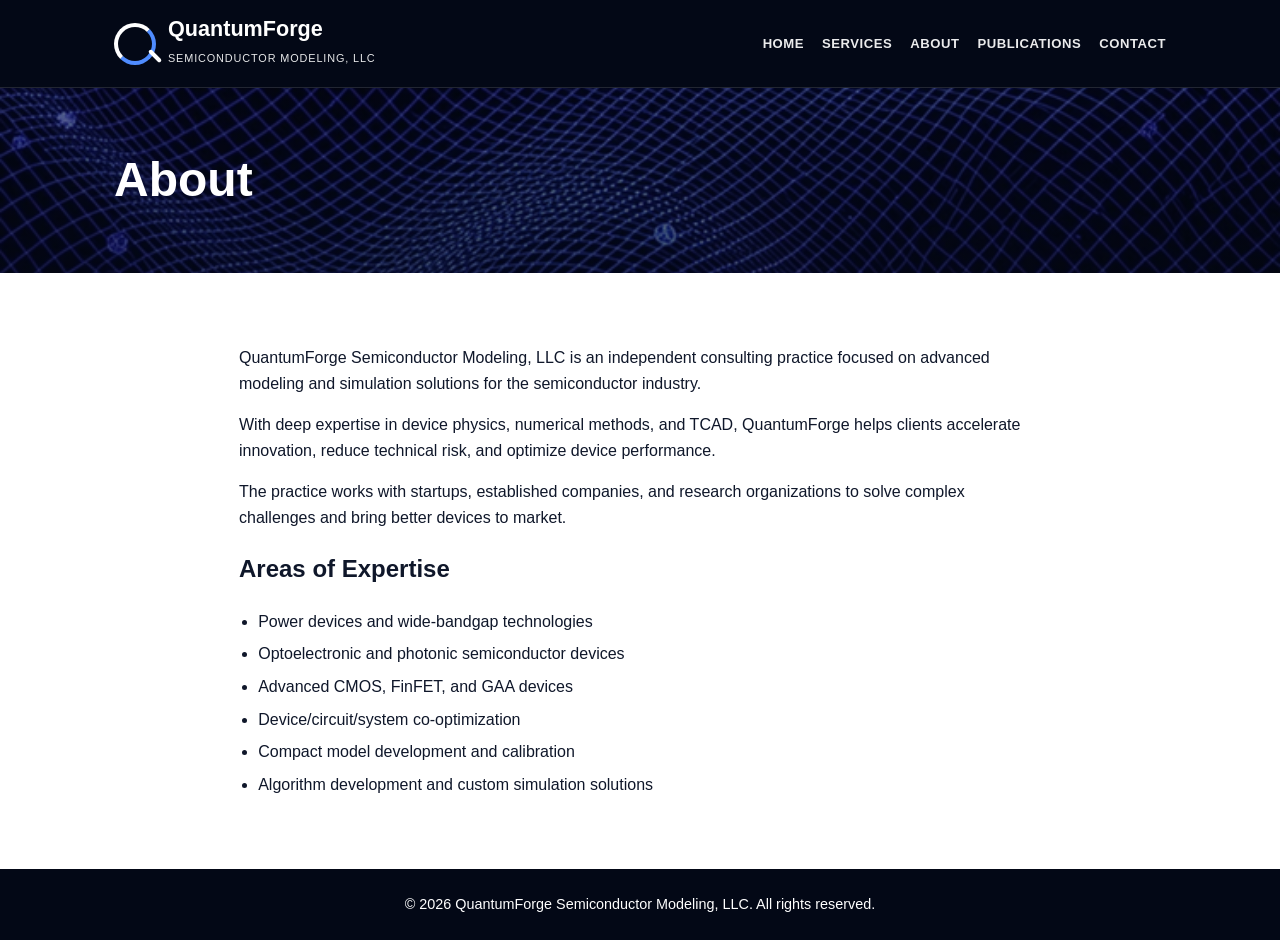
==== about.html @ 7fd4a541 "Add files via upload" ====
<!doctype html>
<html lang="en">
<head>
  <meta charset="utf-8"><meta name="viewport" content="width=device-width, initial-scale=1">
  <title>About | QuantumForge Semiconductor Modeling, LLC</title>
  <link rel="stylesheet" href="styles.css">
</head>
<body>
  <header class="site-header"><div class="header-inner"><a class="brand" href="index.html"><span class="logo-mark"></span><span><span class="brand-name">QuantumForge</span><br><span class="brand-subtitle">Semiconductor Modeling, LLC</span></span></a><nav class="nav"><a href="index.html">Home</a><a href="services.html">Services</a><a href="about.html">About</a><a href="publications.html">Publications</a><a href="contact.html">Contact</a></nav></div></header>
  <section class="page-hero"><div class="page-hero-inner"><h1>About</h1></div></section>
  <main><section class="section section-narrow">
    <p>QuantumForge Semiconductor Modeling, LLC is an independent consulting practice focused on advanced modeling and simulation solutions for the semiconductor industry.</p>
    <p>With deep expertise in device physics, numerical methods, and TCAD, QuantumForge helps clients accelerate innovation, reduce technical risk, and optimize device performance.</p>
    <p>The practice works with startups, established companies, and research organizations to solve complex challenges and bring better devices to market.</p>
    <h2>Areas of Expertise</h2>
    <ul class="clean">
      <li>Power devices and wide-bandgap technologies</li>
      <li>Optoelectronic and photonic semiconductor devices</li>
      <li>Advanced CMOS, FinFET, and GAA devices</li>
      <li>Device/circuit/system co-optimization</li>
      <li>Compact model development and calibration</li>
      <li>Algorithm development and custom simulation solutions</li>
    </ul>
  </section></main>
  <footer class="site-footer">© 2026 QuantumForge Semiconductor Modeling, LLC. All rights reserved.</footer>
</body>
</html>
---- styles.css ----
/* QuantumForge Semiconductor Modeling, LLC website styles
   Simple, static, responsive, no frameworks. Edit colors/text here. */

:root {
  --navy: #030816;
  --navy-2: #071126;
  --blue: #2563eb;
  --blue-2: #4f8cff;
  --ink: #0f172a;
  --muted: #475569;
  --line: #dbe3ef;
  --panel: #ffffff;
  --max-width: 1100px;
}

* { box-sizing: border-box; }

body {
  margin: 0;
  font-family: Arial, Helvetica, sans-serif;
  color: var(--ink);
  background: #f5f7fb;
  line-height: 1.6;
}

a { color: #174ea6; text-decoration: none; }
a:hover { text-decoration: underline; }

.site-header {
  background: var(--navy);
  color: white;
  border-bottom: 1px solid rgba(255,255,255,0.12);
}

.header-inner {
  max-width: var(--max-width);
  margin: 0 auto;
  padding: 18px 24px;
  display: flex;
  align-items: center;
  justify-content: space-between;
  gap: 24px;
}

.brand {
  display: flex;
  align-items: center;
  gap: 12px;
  color: white;
}

.logo-mark {
  width: 42px;
  height: 42px;
  border: 4px solid white;
  border-right-color: var(--blue-2);
  border-bottom-color: var(--blue-2);
  border-radius: 50%;
  position: relative;
  flex: 0 0 auto;
}

.logo-mark::after {
  content: "";
  width: 16px;
  height: 4px;
  background: white;
  position: absolute;
  right: -11px;
  bottom: 3px;
  transform: rotate(45deg);
  border-radius: 2px;
}

.brand-name {
  font-size: 1.35rem;
  font-weight: 700;
  line-height: 1.05;
}

.brand-subtitle {
  font-size: 0.68rem;
  letter-spacing: 0.08em;
  text-transform: uppercase;
  opacity: 0.9;
}

.nav {
  display: flex;
  flex-wrap: wrap;
  justify-content: flex-end;
  gap: 18px;
  font-size: 0.82rem;
  font-weight: 700;
  letter-spacing: 0.04em;
  text-transform: uppercase;
}

.nav a { color: white; opacity: 0.92; }
.nav a:hover { opacity: 1; }

.hero, .page-hero {
  color: white;
  background:
    linear-gradient(rgba(3,8,22,0.45), rgba(3,8,22,0.60)),
    url("assets/quantumforge-background.png") center center / cover no-repeat;
}

.hero-inner {
  max-width: var(--max-width);
  margin: 0 auto;
  min-height: 430px;
  padding: 72px 24px;
  display: flex;
  flex-direction: column;
  justify-content: center;
  align-items: center;
  text-align: center;
}

.hero h1 {
  margin: 0 0 16px;
  font-size: clamp(2.2rem, 5vw, 4.2rem);
  line-height: 1.05;
}

.hero .lead {
  margin: 0 auto 22px;
  max-width: 720px;
  font-size: clamp(1.1rem, 2vw, 1.45rem);
}

.button {
  display: inline-block;
  background: var(--blue);
  color: white;
  padding: 13px 22px;
  border-radius: 5px;
  font-weight: 700;
  border: 0;
  cursor: pointer;
}
.button:hover { background: #1d4ed8; text-decoration: none; }

.page-hero-inner {
  max-width: var(--max-width);
  margin: 0 auto;
  padding: 54px 24px;
}

.page-hero h1 {
  margin: 0;
  font-size: clamp(2rem, 4vw, 3rem);
}

main { background: white; }

.section {
  max-width: var(--max-width);
  margin: 0 auto;
  padding: 56px 24px;
}

.section-narrow { max-width: 850px; }

.grid-3 {
  display: grid;
  grid-template-columns: repeat(3, 1fr);
  gap: 28px;
}

.card {
  border: 1px solid var(--line);
  border-radius: 12px;
  padding: 24px;
  background: var(--panel);
  box-shadow: 0 8px 24px rgba(15,23,42,0.05);
}

.card h2, .card h3 { margin-top: 0; }
.icon {
  font-size: 2.2rem;
  color: var(--blue);
  margin-bottom: 10px;
}

.service-list, .publication-list {
  display: grid;
  gap: 22px;
}

.service-item, .publication-item {
  display: grid;
  grid-template-columns: 58px 1fr;
  gap: 18px;
  align-items: start;
}

.service-item h2, .publication-item h2 {
  margin: 0 0 5px;
  color: #0b4db3;
  font-size: 1.15rem;
}

.badge-icon {
  width: 44px;
  height: 44px;
  border: 2px solid var(--blue);
  color: var(--blue);
  display: grid;
  place-items: center;
  border-radius: 10px;
  font-weight: 700;
}

.two-column {
  display: grid;
  grid-template-columns: 1fr 1fr;
  gap: 44px;
}

ul.clean { padding-left: 1.2rem; }
ul.clean li { margin: 7px 0; }

.contact-details p { margin: 14px 0; }

.form label {
  display: block;
  font-weight: 700;
  margin: 0 0 6px;
}

.form input, .form textarea {
  width: 100%;
  border: 1px solid #cbd5e1;
  border-radius: 4px;
  padding: 11px 12px;
  margin-bottom: 16px;
  font: inherit;
}

.form textarea { min-height: 145px; resize: vertical; }
.form small { color: var(--muted); display: block; margin-top: 10px; }
.honeypot { display: none; }

.thank-you {
  text-align: center;
  padding: 80px 24px;
}
.checkmark {
  width: 90px;
  height: 90px;
  margin: 0 auto 25px;
  border: 6px solid var(--blue);
  border-radius: 50%;
  display: grid;
  place-items: center;
  font-size: 3rem;
  color: var(--blue);
}

.site-footer {
  background: var(--navy);
  color: white;
  text-align: center;
  padding: 24px;
  font-size: 0.9rem;
}

.site-footer a { color: white; }

@media (max-width: 760px) {
  .header-inner {
    align-items: flex-start;
    flex-direction: column;
  }
  .nav {
    justify-content: flex-start;
    gap: 12px 16px;
  }
  .grid-3, .two-column { grid-template-columns: 1fr; }
  .service-item, .publication-item { grid-template-columns: 1fr; }
  .hero-inner { min-height: 360px; padding: 54px 20px; }
}
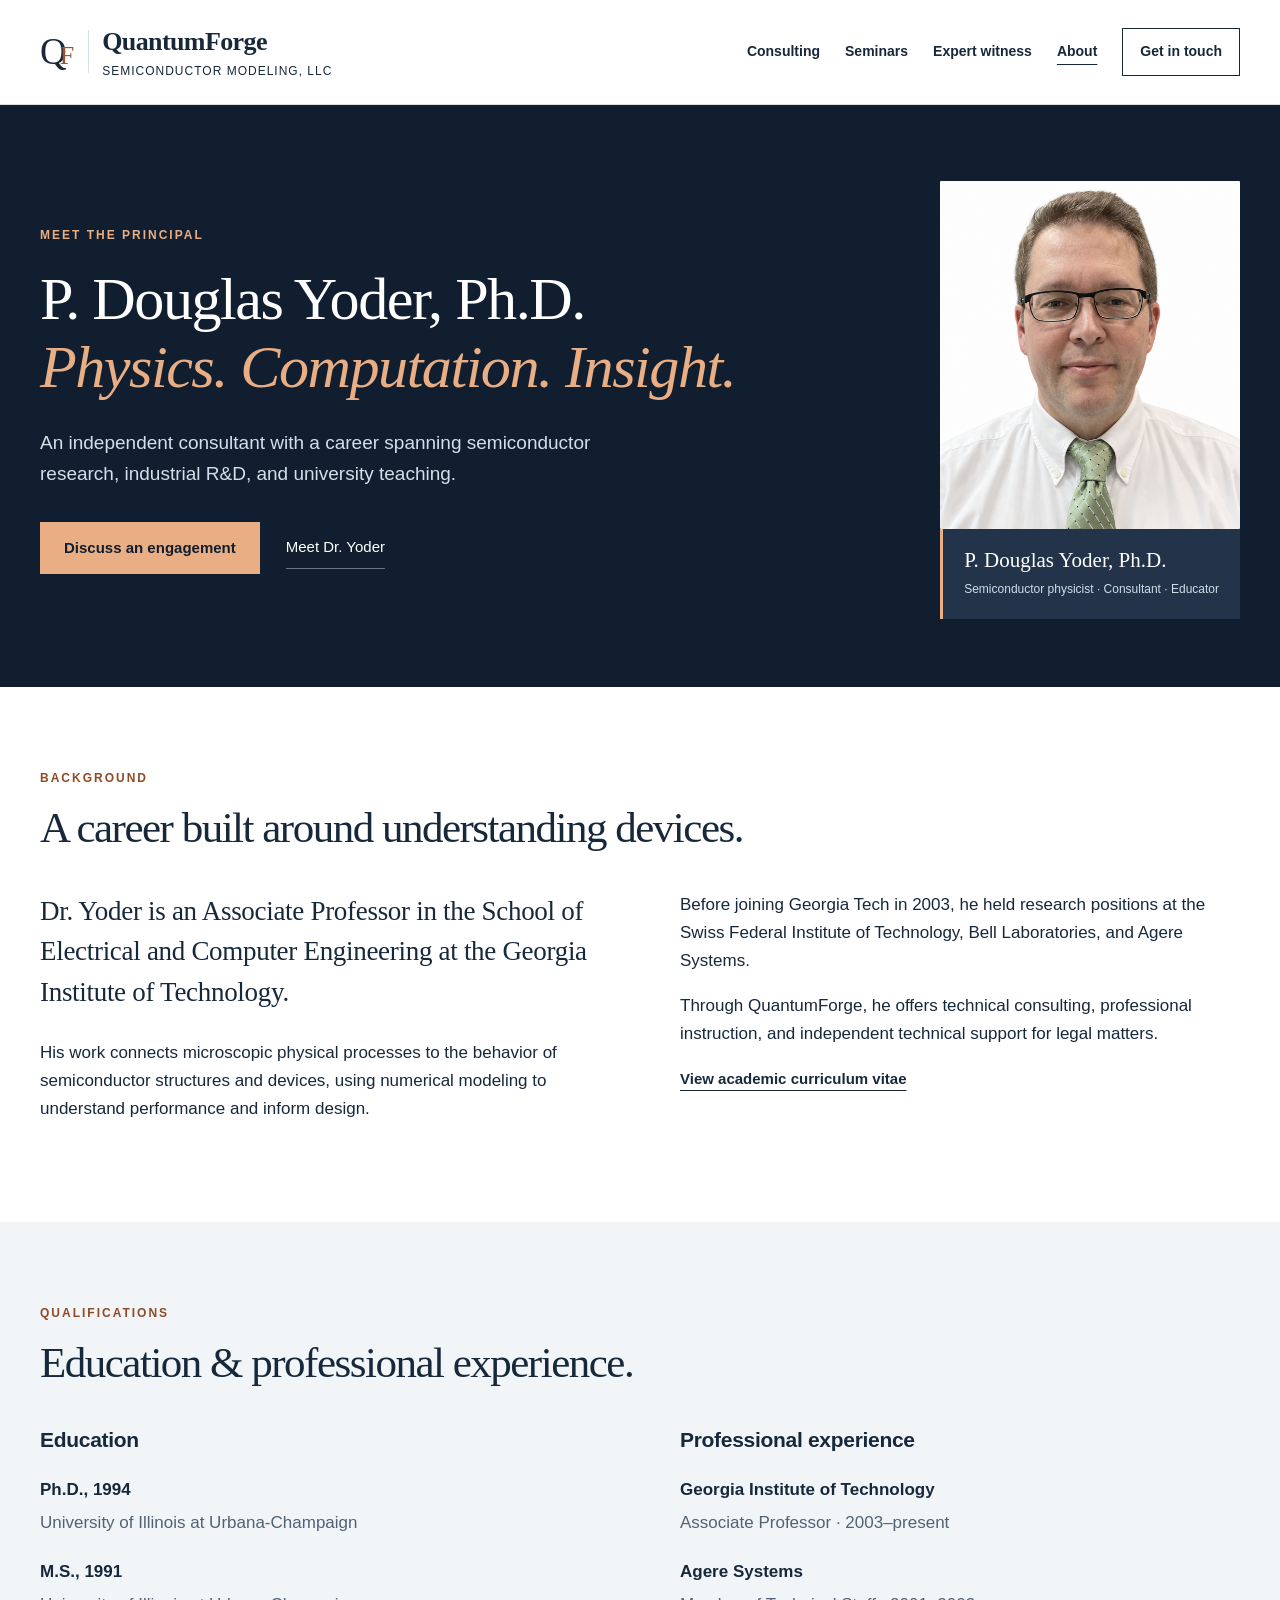
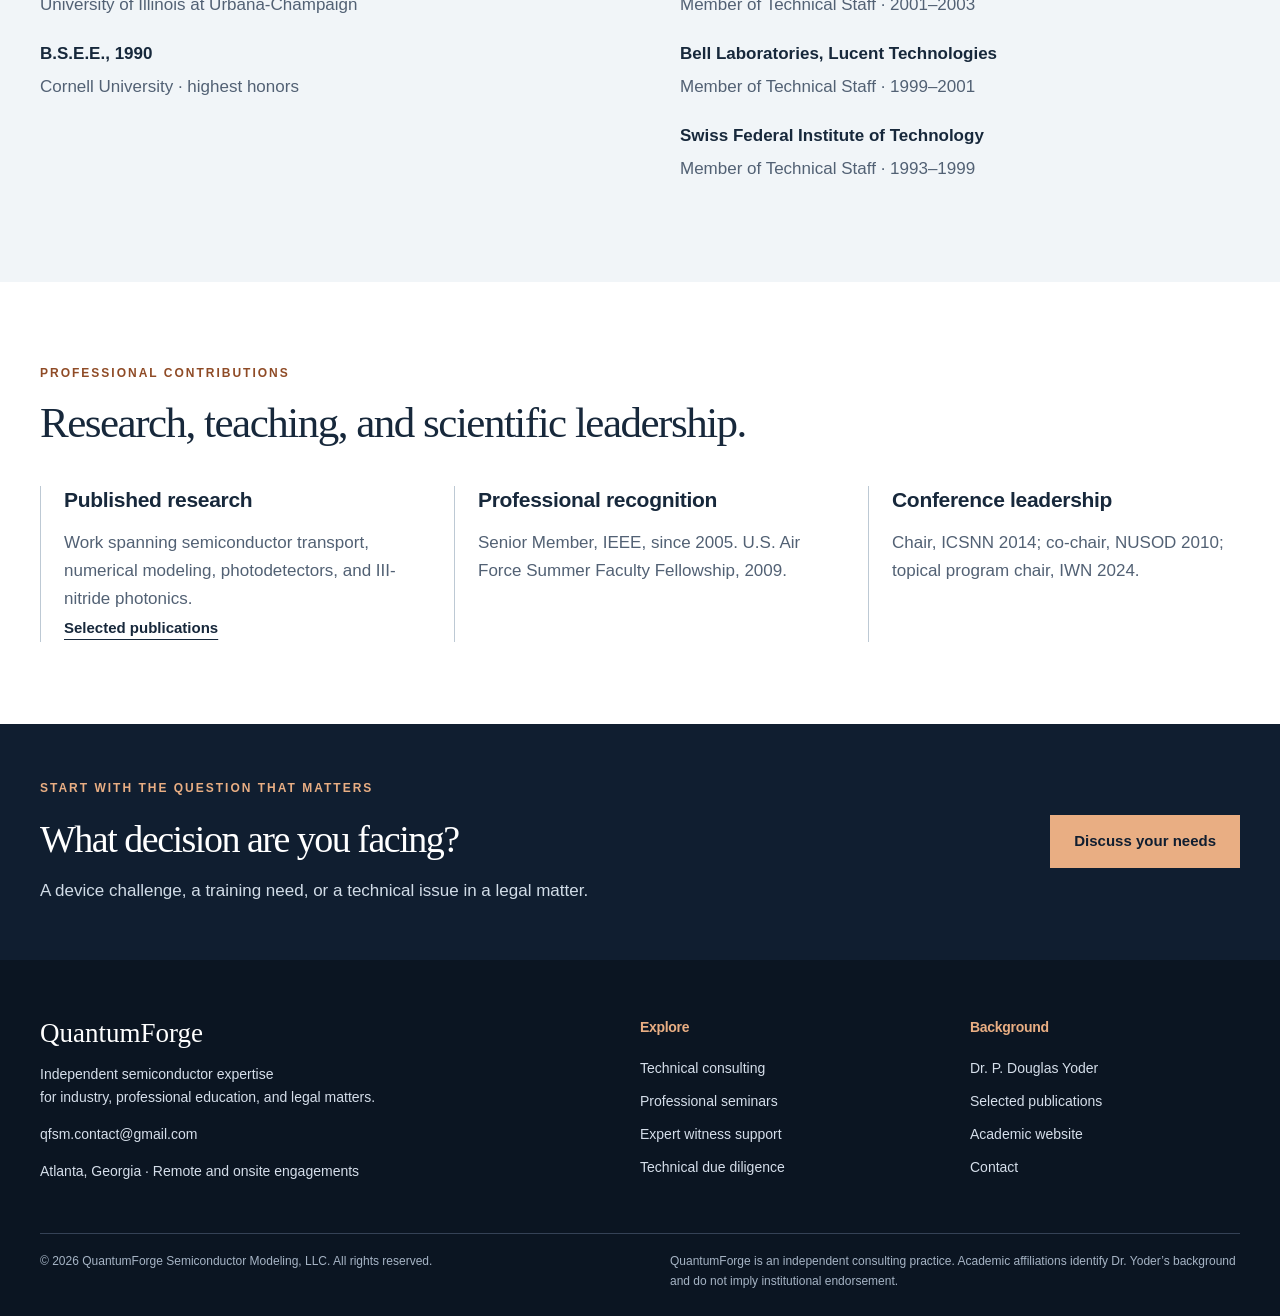
==== commit e552b24a: "Add files via upload" ====
--- a/about.html
+++ b/about.html
@@ -1,27 +1 @@
-<!doctype html>
-<html lang="en">
-<head>
-  <meta charset="utf-8"><meta name="viewport" content="width=device-width, initial-scale=1">
-  <title>About | QuantumForge Semiconductor Modeling, LLC</title>
-  <link rel="stylesheet" href="styles.css">
-</head>
-<body>
-  <header class="site-header"><div class="header-inner"><a class="brand" href="index.html"><span class="logo-mark"></span><span><span class="brand-name">QuantumForge</span><br><span class="brand-subtitle">Semiconductor Modeling, LLC</span></span></a><nav class="nav"><a href="index.html">Home</a><a href="services.html">Services</a><a href="about.html">About</a><a href="publications.html">Publications</a><a href="contact.html">Contact</a></nav></div></header>
-  <section class="page-hero"><div class="page-hero-inner"><h1>About</h1></div></section>
-  <main><section class="section section-narrow">
-    <p>QuantumForge Semiconductor Modeling, LLC is an independent consulting practice focused on advanced modeling and simulation solutions for the semiconductor industry.</p>
-    <p>With deep expertise in device physics, numerical methods, and TCAD, QuantumForge helps clients accelerate innovation, reduce technical risk, and optimize device performance.</p>
-    <p>The practice works with startups, established companies, and research organizations to solve complex challenges and bring better devices to market.</p>
-    <h2>Areas of Expertise</h2>
-    <ul class="clean">
-      <li>Power devices and wide-bandgap technologies</li>
-      <li>Optoelectronic and photonic semiconductor devices</li>
-      <li>Advanced CMOS, FinFET, and GAA devices</li>
-      <li>Device/circuit/system co-optimization</li>
-      <li>Compact model development and calibration</li>
-      <li>Algorithm development and custom simulation solutions</li>
-    </ul>
-  </section></main>
-  <footer class="site-footer">© 2026 QuantumForge Semiconductor Modeling, LLC. All rights reserved.</footer>
-</body>
-</html>
+<!doctype html><html lang="en"><head><meta charset="utf-8"><meta name="viewport" content="width=device-width,initial-scale=1"><title>About Dr. P. Douglas Yoder | QuantumForge</title><meta name="description" content="Qualifications and background of Dr. P. Douglas Yoder, semiconductor physicist and independent consultant."><link rel="canonical" href="https://quantumforgesemi.com/about.html"><link rel="icon" href="assets/favicon.svg" type="image/svg+xml"><link rel="stylesheet" href="styles.css"><script src="site.js" defer></script></head><body><a class="skip" href="#main">Skip to content</a><header><div class="wrap header-inner"><a class="brand" href="index.html"><span class="mark">Q<span>F</span></span><span><strong>QuantumForge</strong><small>Semiconductor Modeling, LLC</small></span></a><button class="menu-button" aria-expanded="false" aria-controls="main-nav">Menu</button><nav id="main-nav" aria-label="Main navigation"><a href="services.html">Consulting</a><a href="seminars.html">Seminars</a><a href="expert-witness.html">Expert witness</a><a href="about.html" aria-current="page">About</a><a class="nav-contact" href="contact.html">Get in touch</a></nav></div></header><main id="main"><section class="hero"><div class="wrap hero-grid"><div><p class="eyebrow">Meet the principal</p><h1>P. Douglas Yoder, Ph.D.<br><em>Physics. Computation. Insight.</em></h1><p class="lead">An independent consultant with a career spanning semiconductor research, industrial R&D, and university teaching.</p><div class="actions"><a class="button" href="contact.html">Discuss an engagement</a><a class="secondary" href="about.html">Meet Dr. Yoder</a></div></div><figure class="portrait"><img src="assets/doug-yoder.jpg" alt="Dr. P. Douglas Yoder" width="1154" height="1363"><figcaption><strong>P. Douglas Yoder, Ph.D.</strong><span>Semiconductor physicist · Consultant · Educator</span></figcaption></figure></div></section><section class="section "><div class="wrap"><div class="section-heading"><p class="eyebrow">Background</p><h2>A career built around understanding devices.</h2></div><div class="split"><div><p class="large-copy">Dr. Yoder is an Associate Professor in the School of Electrical and Computer Engineering at the Georgia Institute of Technology.</p><p>His work connects microscopic physical processes to the behavior of semiconductor structures and devices, using numerical modeling to understand performance and inform design.</p></div><div><p>Before joining Georgia Tech in 2003, he held research positions at the Swiss Federal Institute of Technology, Bell Laboratories, and Agere Systems.</p><p>Through QuantumForge, he offers technical consulting, professional instruction, and independent technical support for legal matters.</p><a class="text-link" href="https://yoder.ece.gatech.edu/cv.html">View academic curriculum vitae</a></div></div></div></section><section class="section tinted"><div class="wrap"><div class="section-heading"><p class="eyebrow">Qualifications</p><h2>Education & professional experience.</h2></div><div class="split"><div><h3>Education</h3><dl><dt>Ph.D., 1994</dt><dd>University of Illinois at Urbana-Champaign</dd><dt>M.S., 1991</dt><dd>University of Illinois at Urbana-Champaign</dd><dt>B.S.E.E., 1990</dt><dd>Cornell University · highest honors</dd></dl></div><div><h3>Professional experience</h3><dl><dt>Georgia Institute of Technology</dt><dd>Associate Professor · 2003–present</dd><dt>Agere Systems</dt><dd>Member of Technical Staff · 2001–2003</dd><dt>Bell Laboratories, Lucent Technologies</dt><dd>Member of Technical Staff · 1999–2001</dd><dt>Swiss Federal Institute of Technology</dt><dd>Member of Technical Staff · 1993–1999</dd></dl></div></div></div></section><section class="section "><div class="wrap"><div class="section-heading"><p class="eyebrow">Professional contributions</p><h2>Research, teaching, and scientific leadership.</h2></div><div class="expertise-grid"><div><h3>Published research</h3><p>Work spanning semiconductor transport, numerical modeling, photodetectors, and III-nitride photonics.</p><a class="text-link" href="publications.html">Selected publications</a></div><div><h3>Professional recognition</h3><p>Senior Member, IEEE, since 2005. U.S. Air Force Summer Faculty Fellowship, 2009.</p></div><div><h3>Conference leadership</h3><p>Chair, ICSNN 2014; co-chair, NUSOD 2010; topical program chair, IWN 2024.</p></div></div></div></section><section class="cta"><div class="wrap cta-inner"><div><p class="eyebrow">Start with the question that matters</p><h2>What decision are you facing?</h2><p>A device challenge, a training need, or a technical issue in a legal matter.</p></div><a class="button" href="contact.html">Discuss your needs</a></div></section></main><footer><div class="wrap footer-grid"><div><a class="brand footer-brand" href="index.html">QuantumForge</a><p>Independent semiconductor expertise<br>for industry, professional education, and legal matters.</p><a href="mailto:qfsm.contact@gmail.com">qfsm.contact@gmail.com</a><p>Atlanta, Georgia · Remote and onsite engagements</p></div><div><h3>Explore</h3><a href="services.html">Technical consulting</a><a href="seminars.html">Professional seminars</a><a href="expert-witness.html">Expert witness support</a><a href="advisory.html">Technical due diligence</a></div><div><h3>Background</h3><a href="about.html">Dr. P. Douglas Yoder</a><a href="publications.html">Selected publications</a><a href="https://yoder.ece.gatech.edu/">Academic website</a><a href="contact.html">Contact</a></div></div><div class="wrap fineprint"><p>© 2026 QuantumForge Semiconductor Modeling, LLC. All rights reserved.</p><p>QuantumForge is an independent consulting practice. Academic affiliations identify Dr. Yoder’s background and do not imply institutional endorsement.</p></div></footer></body></html>
--- a/styles.css
+++ b/styles.css
@@ -1,284 +1 @@
-/* QuantumForge Semiconductor Modeling, LLC website styles
-   Simple, static, responsive, no frameworks. Edit colors/text here. */
-
-:root {
-  --navy: #030816;
-  --navy-2: #071126;
-  --blue: #2563eb;
-  --blue-2: #4f8cff;
-  --ink: #0f172a;
-  --muted: #475569;
-  --line: #dbe3ef;
-  --panel: #ffffff;
-  --max-width: 1100px;
-}
-
-* { box-sizing: border-box; }
-
-body {
-  margin: 0;
-  font-family: Arial, Helvetica, sans-serif;
-  color: var(--ink);
-  background: #f5f7fb;
-  line-height: 1.6;
-}
-
-a { color: #174ea6; text-decoration: none; }
-a:hover { text-decoration: underline; }
-
-.site-header {
-  background: var(--navy);
-  color: white;
-  border-bottom: 1px solid rgba(255,255,255,0.12);
-}
-
-.header-inner {
-  max-width: var(--max-width);
-  margin: 0 auto;
-  padding: 18px 24px;
-  display: flex;
-  align-items: center;
-  justify-content: space-between;
-  gap: 24px;
-}
-
-.brand {
-  display: flex;
-  align-items: center;
-  gap: 12px;
-  color: white;
-}
-
-.logo-mark {
-  width: 42px;
-  height: 42px;
-  border: 4px solid white;
-  border-right-color: var(--blue-2);
-  border-bottom-color: var(--blue-2);
-  border-radius: 50%;
-  position: relative;
-  flex: 0 0 auto;
-}
-
-.logo-mark::after {
-  content: "";
-  width: 16px;
-  height: 4px;
-  background: white;
-  position: absolute;
-  right: -11px;
-  bottom: 3px;
-  transform: rotate(45deg);
-  border-radius: 2px;
-}
-
-.brand-name {
-  font-size: 1.35rem;
-  font-weight: 700;
-  line-height: 1.05;
-}
-
-.brand-subtitle {
-  font-size: 0.68rem;
-  letter-spacing: 0.08em;
-  text-transform: uppercase;
-  opacity: 0.9;
-}
-
-.nav {
-  display: flex;
-  flex-wrap: wrap;
-  justify-content: flex-end;
-  gap: 18px;
-  font-size: 0.82rem;
-  font-weight: 700;
-  letter-spacing: 0.04em;
-  text-transform: uppercase;
-}
-
-.nav a { color: white; opacity: 0.92; }
-.nav a:hover { opacity: 1; }
-
-.hero, .page-hero {
-  color: white;
-  background:
-    linear-gradient(rgba(3,8,22,0.45), rgba(3,8,22,0.60)),
-    url("assets/quantumforge-background.png") center center / cover no-repeat;
-}
-
-.hero-inner {
-  max-width: var(--max-width);
-  margin: 0 auto;
-  min-height: 430px;
-  padding: 72px 24px;
-  display: flex;
-  flex-direction: column;
-  justify-content: center;
-  align-items: center;
-  text-align: center;
-}
-
-.hero h1 {
-  margin: 0 0 16px;
-  font-size: clamp(2.2rem, 5vw, 4.2rem);
-  line-height: 1.05;
-}
-
-.hero .lead {
-  margin: 0 auto 22px;
-  max-width: 720px;
-  font-size: clamp(1.1rem, 2vw, 1.45rem);
-}
-
-.button {
-  display: inline-block;
-  background: var(--blue);
-  color: white;
-  padding: 13px 22px;
-  border-radius: 5px;
-  font-weight: 700;
-  border: 0;
-  cursor: pointer;
-}
-.button:hover { background: #1d4ed8; text-decoration: none; }
-
-.page-hero-inner {
-  max-width: var(--max-width);
-  margin: 0 auto;
-  padding: 54px 24px;
-}
-
-.page-hero h1 {
-  margin: 0;
-  font-size: clamp(2rem, 4vw, 3rem);
-}
-
-main { background: white; }
-
-.section {
-  max-width: var(--max-width);
-  margin: 0 auto;
-  padding: 56px 24px;
-}
-
-.section-narrow { max-width: 850px; }
-
-.grid-3 {
-  display: grid;
-  grid-template-columns: repeat(3, 1fr);
-  gap: 28px;
-}
-
-.card {
-  border: 1px solid var(--line);
-  border-radius: 12px;
-  padding: 24px;
-  background: var(--panel);
-  box-shadow: 0 8px 24px rgba(15,23,42,0.05);
-}
-
-.card h2, .card h3 { margin-top: 0; }
-.icon {
-  font-size: 2.2rem;
-  color: var(--blue);
-  margin-bottom: 10px;
-}
-
-.service-list, .publication-list {
-  display: grid;
-  gap: 22px;
-}
-
-.service-item, .publication-item {
-  display: grid;
-  grid-template-columns: 58px 1fr;
-  gap: 18px;
-  align-items: start;
-}
-
-.service-item h2, .publication-item h2 {
-  margin: 0 0 5px;
-  color: #0b4db3;
-  font-size: 1.15rem;
-}
-
-.badge-icon {
-  width: 44px;
-  height: 44px;
-  border: 2px solid var(--blue);
-  color: var(--blue);
-  display: grid;
-  place-items: center;
-  border-radius: 10px;
-  font-weight: 700;
-}
-
-.two-column {
-  display: grid;
-  grid-template-columns: 1fr 1fr;
-  gap: 44px;
-}
-
-ul.clean { padding-left: 1.2rem; }
-ul.clean li { margin: 7px 0; }
-
-.contact-details p { margin: 14px 0; }
-
-.form label {
-  display: block;
-  font-weight: 700;
-  margin: 0 0 6px;
-}
-
-.form input, .form textarea {
-  width: 100%;
-  border: 1px solid #cbd5e1;
-  border-radius: 4px;
-  padding: 11px 12px;
-  margin-bottom: 16px;
-  font: inherit;
-}
-
-.form textarea { min-height: 145px; resize: vertical; }
-.form small { color: var(--muted); display: block; margin-top: 10px; }
-.honeypot { display: none; }
-
-.thank-you {
-  text-align: center;
-  padding: 80px 24px;
-}
-.checkmark {
-  width: 90px;
-  height: 90px;
-  margin: 0 auto 25px;
-  border: 6px solid var(--blue);
-  border-radius: 50%;
-  display: grid;
-  place-items: center;
-  font-size: 3rem;
-  color: var(--blue);
-}
-
-.site-footer {
-  background: var(--navy);
-  color: white;
-  text-align: center;
-  padding: 24px;
-  font-size: 0.9rem;
-}
-
-.site-footer a { color: white; }
-
-@media (max-width: 760px) {
-  .header-inner {
-    align-items: flex-start;
-    flex-direction: column;
-  }
-  .nav {
-    justify-content: flex-start;
-    gap: 12px 16px;
-  }
-  .grid-3, .two-column { grid-template-columns: 1fr; }
-  .service-item, .publication-item { grid-template-columns: 1fr; }
-  .hero-inner { min-height: 360px; padding: 54px 20px; }
-}
+:root{--navy:#101e30;--ink:#17283b;--muted:#526174;--copper:#e9ae83;--line:#d8dfe6;--pale:#f1f5f8;--white:#fff}*{box-sizing:border-box}html{scroll-behavior:smooth}body{margin:0;color:var(--ink);background:white;font-family:Arial,Helvetica,sans-serif;font-size:17px;line-height:1.65}a{color:inherit;text-decoration:none}a:hover{text-decoration:underline;text-underline-offset:5px}button,input,select,textarea{font:inherit}button,a,input,select,textarea{outline-offset:5px}:focus-visible{outline:3px solid #a95c2d}.wrap{width:min(1200px,calc(100% - 80px));margin:auto}.skip{position:fixed;top:-100px;background:white;padding:12px;z-index:10}.skip:focus{top:0}header{background:white;border-bottom:1px solid var(--line)}.header-inner{display:flex;align-items:center;justify-content:space-between;min-height:104px;gap:25px}.brand{display:flex;align-items:center;gap:13px;line-height:1.3}.brand strong{font-family:Georgia,serif;font-size:26px;letter-spacing:-.6px}.brand small{display:block;font-size:12px;letter-spacing:1px;margin-top:5px;text-transform:uppercase}.mark{font:37px Georgia,serif;border-right:1px solid var(--line);padding-right:14px;color:var(--ink)}.mark span{color:#9a532b;font-size:26px;margin-left:-7px}nav{display:flex;align-items:center;gap:25px;font-size:14px;font-weight:600}nav a[aria-current]{text-decoration:underline;text-underline-offset:8px}.nav-contact{padding:11px 17px;border:1px solid var(--ink)}.menu-button{display:none}.hero{background:var(--navy);color:white;padding:76px 0 68px;position:relative}.hero-grid{display:grid;grid-template-columns:minmax(0,1.65fr) minmax(0,1fr);align-items:center;gap:75px}.eyebrow{font-size:12px;font-weight:700;text-transform:uppercase;letter-spacing:2px;margin:0 0 20px;color:#8f4b26}.hero .eyebrow,.cta .eyebrow{color:var(--copper)}h1,h2{font-family:Georgia,'Times New Roman',serif;font-weight:400;line-height:1.12;letter-spacing:-1.5px;margin:0}h1{font-size:clamp(42px,4.7vw,64px)}h1 em{color:var(--copper);font-weight:400}h2{font-size:clamp(32px,3.4vw,43px);max-width:850px}h3{font-size:21px;line-height:1.35;letter-spacing:-.3px;margin:0 0 15px}.lead{color:#d5dfe9;font-size:19px;line-height:1.65;max-width:610px;margin:27px 0 32px}.actions{display:flex;align-items:center;gap:26px;flex-wrap:wrap}.button{display:inline-block;border:1px solid transparent;background:var(--copper);color:var(--navy);padding:14px 23px;font-size:15px;font-weight:700;cursor:pointer;text-align:center;line-height:1.5}.button:hover{background:#f6c6a3;text-decoration:none}.button.dark{background:var(--navy);color:white}.button.dark:hover{background:#284361}.secondary{font-size:15px;color:white;border-bottom:1px solid #647484;padding:8px 0}.portrait{margin:0;position:relative;max-width:330px;justify-self:end}.portrait img{display:block;width:100%;height:348px;object-fit:cover;object-position:center 22%;filter:saturate(.7);border-radius:1px}.portrait figcaption{background:#22334a;padding:19px 21px;border-left:3px solid var(--copper)}.portrait strong{font:21px Georgia,serif;display:block}.portrait figcaption span{display:block;font-size:12px;margin-top:7px;color:#d2dce6}.hero-note{border-left:1px solid #475468;padding:20px 0 20px 35px}.hero-note p{font:31px/1.4 Georgia,serif;margin:25px 0}.hero-note>span:last-child{display:block;font-size:13px;color:#b6c3d2;max-width:230px}.credential-strip{background:#e9eff4;border-bottom:1px solid var(--line)}.credential-strip .wrap{display:flex;justify-content:space-between;gap:20px;padding:24px 0;font-size:13px;font-weight:600}.section{padding:82px 0}.section-heading{margin-bottom:39px}.section-heading .eyebrow{margin-bottom:15px}.tinted{background:var(--pale)}.cards{display:grid;grid-template-columns:repeat(3,1fr);gap:24px}.card{border-top:2px solid #a96137;border-bottom:1px solid var(--line);padding:27px 23px 31px;background:white;display:flex;flex-direction:column}.number{font:16px Georgia,serif;color:#8d4b26;margin-bottom:29px}.card p{color:var(--muted);margin:0 0 24px}.card .text-link{margin-top:auto}.text-link{font-size:15px;font-weight:700;text-decoration:underline;text-underline-offset:6px}.split{display:grid;grid-template-columns:1fr 1fr;gap:80px}.split p:first-child{margin-top:0}.large-copy{font:27px/1.5 Georgia,serif;letter-spacing:-.3px}.expertise-grid{display:grid;grid-template-columns:repeat(3,1fr);gap:42px}.expertise-grid>div{border-left:1px solid #bdc9d4;padding-left:23px}.expertise-grid p{color:var(--muted);margin:0}.cta{background:var(--navy);color:white;padding:55px 0}.cta-inner{display:flex;align-items:center;justify-content:space-between;gap:35px}.cta h2{font-size:38px}.cta p:not(.eyebrow){color:#d1dce7;margin:16px 0 0}.cta .button{flex-shrink:0}.note,.form-note{font-size:14px;color:var(--muted);margin:28px 0 0;line-height:1.6}li{padding-left:5px;margin-bottom:13px}ul{padding-left:20px}.steps{list-style:none;padding:0;display:grid;grid-template-columns:repeat(3,1fr);gap:40px;counter-reset:steps}.steps li{border-top:1px solid var(--line);padding:20px 0;counter-increment:steps}.steps li:before{content:'0' counter(steps);display:block;color:#8d4b26;font:24px Georgia,serif;margin-bottom:15px}.steps strong{font-size:20px}.steps p{color:var(--muted)}dt{font-weight:700;margin-top:21px}dd{margin:5px 0 0;color:var(--muted)}.inquiry{display:flex;justify-content:space-between;align-items:center;gap:50px}.inquiry p{max-width:730px;margin:0}.inquiry .button{flex-shrink:0}.publications article{display:grid;grid-template-columns:200px 1fr;gap:0 35px;padding:30px 0;border-top:1px solid var(--line)}.publications .eyebrow{grid-row:span 2;margin:3px 0}.publications h3{font:23px/1.45 Georgia,serif;margin:0}.publications article>p:last-child{grid-column:2;color:var(--muted);font-size:15px;margin:12px 0 0}.publications{margin-bottom:32px}.contact-grid{display:grid;grid-template-columns:1fr 1.2fr;gap:80px}.contact-details{border-top:2px solid #a96137;padding-top:25px}.email{display:block;font-size:20px;text-decoration:underline;overflow-wrap:anywhere}form{padding:32px;background:var(--pale)}label{font-size:15px;font-weight:700;display:block;margin:0 0 8px}input,select,textarea{border:1px solid #acbac9;background:white;border-radius:0;padding:11px 12px;width:100%;margin-bottom:22px;color:var(--ink)}textarea{resize:vertical}.form-note{margin:0 0 22px}#email-status{margin-top:18px;margin-bottom:0}footer{background:#0b1522;color:#d5deea;padding:58px 0 24px;font-size:14px}.footer-grid{display:grid;grid-template-columns:2fr 1fr 1fr;gap:60px}.footer-brand{font:27px Georgia,serif;color:white}.footer-grid h3{font-size:14px;color:var(--copper);margin:0 0 20px}.footer-grid>div:not(:first-child) a{display:block;margin-bottom:10px}.fineprint{border-top:1px solid #354256;margin-top:36px;padding-top:18px;display:grid;grid-template-columns:1fr 1fr;gap:60px;font-size:12px;color:#a6b4c5}.fineprint p{margin:0}@media(min-width:1500px){.hero{padding:92px 0}}@media(max-width:1050px){.wrap{width:calc(100% - 48px)}nav{gap:15px;font-size:13px}.brand strong{font-size:23px}.brand small{font-size:10px}.hero-grid{gap:40px}.hero h1{font-size:46px}.split,.contact-grid{gap:40px}.credential-strip .wrap{flex-wrap:wrap;justify-content:center}.portrait img{height:330px}}@media(max-width:760px){.wrap{width:calc(100% - 40px)}.header-inner{min-height:86px;flex-wrap:wrap;gap:0;padding:18px 0}.brand strong{font-size:23px}.menu-button{display:block;background:white;border:1px solid var(--line);padding:8px 12px;font-size:14px}nav{display:none;width:100%;padding:24px 0 6px;align-items:stretch;flex-direction:column;font-size:16px;gap:18px}nav.open{display:flex}.nav-contact{align-self:flex-start}.hero{padding:50px 0}.hero-grid{grid-template-columns:1fr;gap:40px}.hero h1{font-size:43px}.lead{font-size:18px}.portrait{justify-self:start;max-width:300px}.portrait img{height:310px}.hero-note{padding:16px 0 16px 24px}.hero-note p{font-size:26px}.credential-strip .wrap{display:grid;grid-template-columns:1fr 1fr;gap:15px;font-size:12px;padding:23px 0}.section{padding:55px 0}.cards,.split,.expertise-grid,.steps,.contact-grid{grid-template-columns:1fr;gap:28px}.card{padding:22px}.number{margin-bottom:18px}.section-heading{margin-bottom:30px}.large-copy{font-size:25px}.cta-inner,.inquiry{align-items:flex-start;flex-direction:column;gap:28px}.cta h2{font-size:33px}.footer-grid{grid-template-columns:1fr 1fr;gap:30px}.footer-grid>div:first-child{grid-column:span 2}.fineprint{grid-template-columns:1fr;gap:15px}.publications article{grid-template-columns:1fr;gap:12px}.publications .eyebrow{grid-row:auto}.publications article>p:last-child{grid-column:1;margin:0}form{padding:23px}.actions{gap:20px}.eyebrow{letter-spacing:1.5px}}@media(prefers-reduced-motion:reduce){html{scroll-behavior:auto}}@media print{header,footer,.cta,.actions,.menu-button{display:none}.hero{background:white;color:var(--ink);padding:25px 0}.hero em,.hero .eyebrow{color:#7d462a}.lead{color:var(--ink)}.section{padding:25px 0}.wrap{width:100%}.card{break-inside:avoid}.hero-note{display:none}}
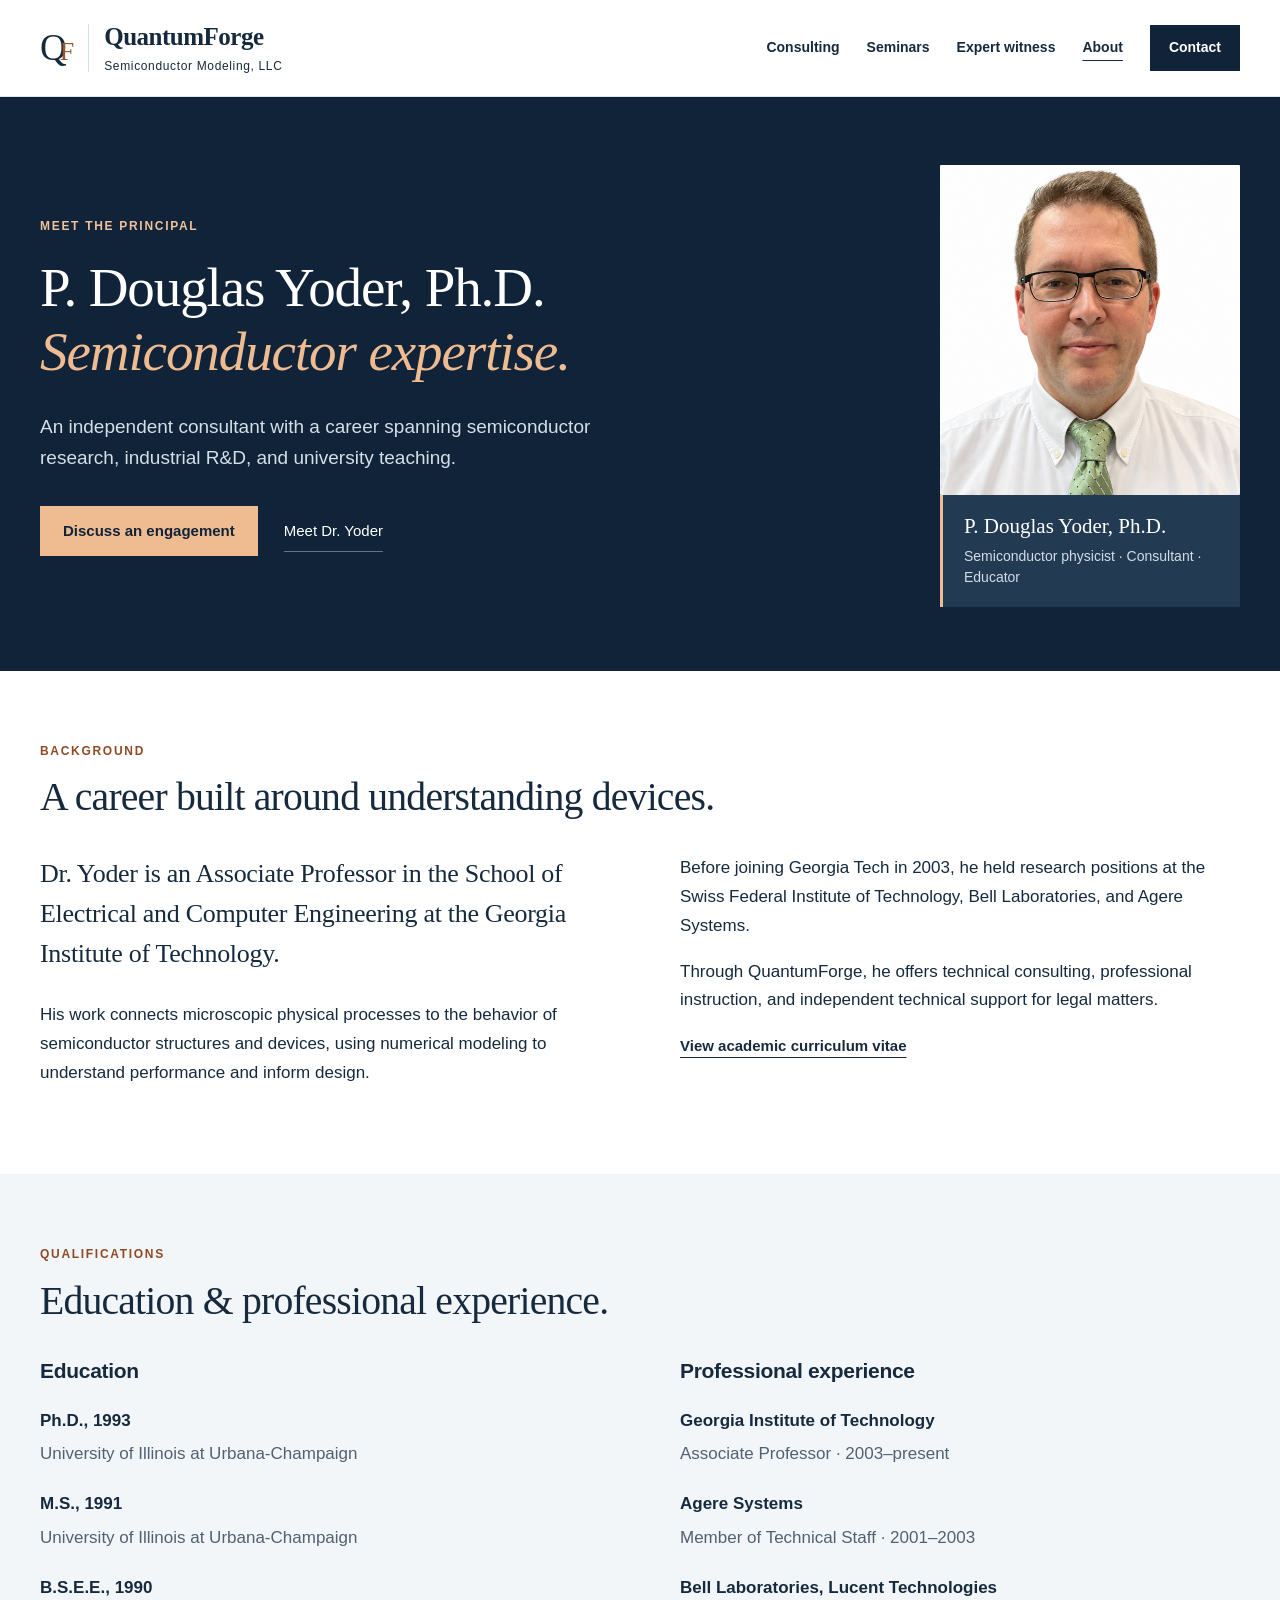
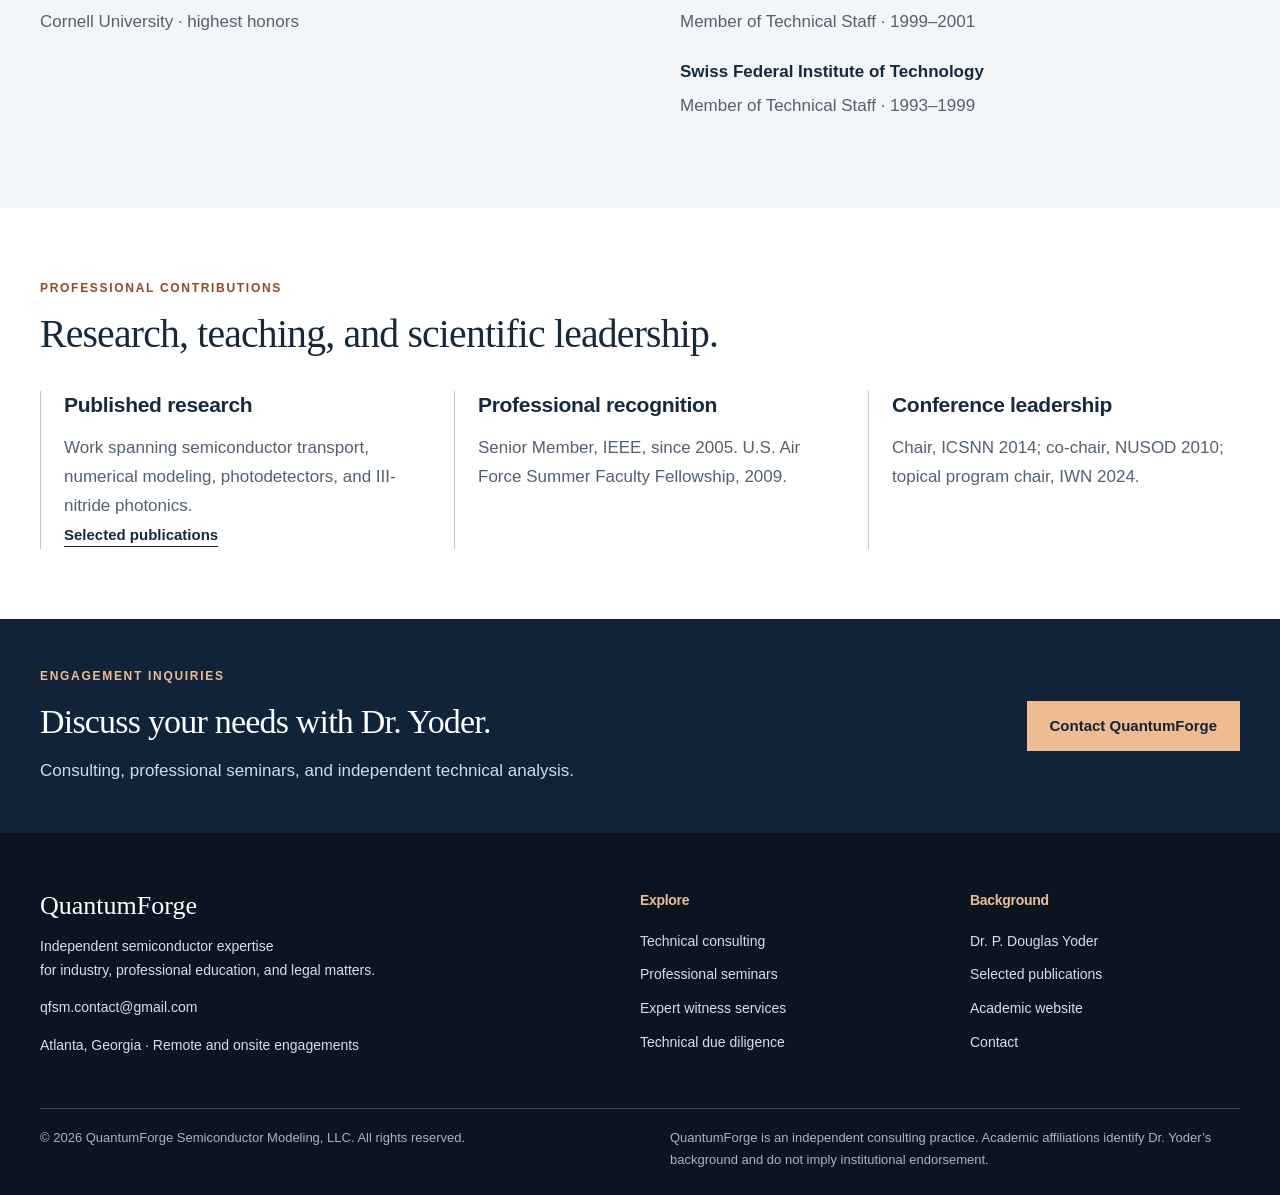
==== commit 44a3621b: "Add files via upload" ====
--- a/about.html
+++ b/about.html
@@ -1 +1 @@
-<!doctype html><html lang="en"><head><meta charset="utf-8"><meta name="viewport" content="width=device-width,initial-scale=1"><title>About Dr. P. Douglas Yoder | QuantumForge</title><meta name="description" content="Qualifications and background of Dr. P. Douglas Yoder, semiconductor physicist and independent consultant."><link rel="canonical" href="https://quantumforgesemi.com/about.html"><link rel="icon" href="assets/favicon.svg" type="image/svg+xml"><link rel="stylesheet" href="styles.css"><script src="site.js" defer></script></head><body><a class="skip" href="#main">Skip to content</a><header><div class="wrap header-inner"><a class="brand" href="index.html"><span class="mark">Q<span>F</span></span><span><strong>QuantumForge</strong><small>Semiconductor Modeling, LLC</small></span></a><button class="menu-button" aria-expanded="false" aria-controls="main-nav">Menu</button><nav id="main-nav" aria-label="Main navigation"><a href="services.html">Consulting</a><a href="seminars.html">Seminars</a><a href="expert-witness.html">Expert witness</a><a href="about.html" aria-current="page">About</a><a class="nav-contact" href="contact.html">Get in touch</a></nav></div></header><main id="main"><section class="hero"><div class="wrap hero-grid"><div><p class="eyebrow">Meet the principal</p><h1>P. Douglas Yoder, Ph.D.<br><em>Physics. Computation. Insight.</em></h1><p class="lead">An independent consultant with a career spanning semiconductor research, industrial R&D, and university teaching.</p><div class="actions"><a class="button" href="contact.html">Discuss an engagement</a><a class="secondary" href="about.html">Meet Dr. Yoder</a></div></div><figure class="portrait"><img src="assets/doug-yoder.jpg" alt="Dr. P. Douglas Yoder" width="1154" height="1363"><figcaption><strong>P. Douglas Yoder, Ph.D.</strong><span>Semiconductor physicist · Consultant · Educator</span></figcaption></figure></div></section><section class="section "><div class="wrap"><div class="section-heading"><p class="eyebrow">Background</p><h2>A career built around understanding devices.</h2></div><div class="split"><div><p class="large-copy">Dr. Yoder is an Associate Professor in the School of Electrical and Computer Engineering at the Georgia Institute of Technology.</p><p>His work connects microscopic physical processes to the behavior of semiconductor structures and devices, using numerical modeling to understand performance and inform design.</p></div><div><p>Before joining Georgia Tech in 2003, he held research positions at the Swiss Federal Institute of Technology, Bell Laboratories, and Agere Systems.</p><p>Through QuantumForge, he offers technical consulting, professional instruction, and independent technical support for legal matters.</p><a class="text-link" href="https://yoder.ece.gatech.edu/cv.html">View academic curriculum vitae</a></div></div></div></section><section class="section tinted"><div class="wrap"><div class="section-heading"><p class="eyebrow">Qualifications</p><h2>Education & professional experience.</h2></div><div class="split"><div><h3>Education</h3><dl><dt>Ph.D., 1994</dt><dd>University of Illinois at Urbana-Champaign</dd><dt>M.S., 1991</dt><dd>University of Illinois at Urbana-Champaign</dd><dt>B.S.E.E., 1990</dt><dd>Cornell University · highest honors</dd></dl></div><div><h3>Professional experience</h3><dl><dt>Georgia Institute of Technology</dt><dd>Associate Professor · 2003–present</dd><dt>Agere Systems</dt><dd>Member of Technical Staff · 2001–2003</dd><dt>Bell Laboratories, Lucent Technologies</dt><dd>Member of Technical Staff · 1999–2001</dd><dt>Swiss Federal Institute of Technology</dt><dd>Member of Technical Staff · 1993–1999</dd></dl></div></div></div></section><section class="section "><div class="wrap"><div class="section-heading"><p class="eyebrow">Professional contributions</p><h2>Research, teaching, and scientific leadership.</h2></div><div class="expertise-grid"><div><h3>Published research</h3><p>Work spanning semiconductor transport, numerical modeling, photodetectors, and III-nitride photonics.</p><a class="text-link" href="publications.html">Selected publications</a></div><div><h3>Professional recognition</h3><p>Senior Member, IEEE, since 2005. U.S. Air Force Summer Faculty Fellowship, 2009.</p></div><div><h3>Conference leadership</h3><p>Chair, ICSNN 2014; co-chair, NUSOD 2010; topical program chair, IWN 2024.</p></div></div></div></section><section class="cta"><div class="wrap cta-inner"><div><p class="eyebrow">Start with the question that matters</p><h2>What decision are you facing?</h2><p>A device challenge, a training need, or a technical issue in a legal matter.</p></div><a class="button" href="contact.html">Discuss your needs</a></div></section></main><footer><div class="wrap footer-grid"><div><a class="brand footer-brand" href="index.html">QuantumForge</a><p>Independent semiconductor expertise<br>for industry, professional education, and legal matters.</p><a href="mailto:qfsm.contact@gmail.com">qfsm.contact@gmail.com</a><p>Atlanta, Georgia · Remote and onsite engagements</p></div><div><h3>Explore</h3><a href="services.html">Technical consulting</a><a href="seminars.html">Professional seminars</a><a href="expert-witness.html">Expert witness support</a><a href="advisory.html">Technical due diligence</a></div><div><h3>Background</h3><a href="about.html">Dr. P. Douglas Yoder</a><a href="publications.html">Selected publications</a><a href="https://yoder.ece.gatech.edu/">Academic website</a><a href="contact.html">Contact</a></div></div><div class="wrap fineprint"><p>© 2026 QuantumForge Semiconductor Modeling, LLC. All rights reserved.</p><p>QuantumForge is an independent consulting practice. Academic affiliations identify Dr. Yoder’s background and do not imply institutional endorsement.</p></div></footer></body></html>+<!doctype html><html lang="en"><head><meta charset="utf-8"><meta name="viewport" content="width=device-width,initial-scale=1"><title>About Dr. P. Douglas Yoder | QuantumForge</title><meta name="description" content="Qualifications and background of Dr. P. Douglas Yoder, semiconductor physicist and independent consultant."><link rel="canonical" href="https://quantumforgesemi.com/about.html"><link rel="icon" href="assets/favicon.svg" type="image/svg+xml"><link rel="stylesheet" href="styles.css"><script src="site.js" defer></script></head><body><a class="skip" href="#main">Skip to content</a><header><div class="wrap header-inner"><a class="brand" href="index.html"><span class="mark" aria-hidden="true">QF</span><span><strong>QuantumForge</strong><small>Semiconductor Modeling, LLC</small></span></a><button class="menu-button" aria-expanded="false" aria-controls="main-nav">Menu</button><nav id="main-nav" aria-label="Main navigation"><a href="services.html">Consulting</a><a href="seminars.html">Seminars</a><a href="expert-witness.html">Expert witness</a><a href="about.html" aria-current="page">About</a><a class="nav-contact" href="contact.html">Contact</a></nav></div></header><main id="main"><section class="hero"><div class="wrap hero-grid"><div><p class="eyebrow">Meet the principal</p><h1>P. Douglas Yoder, Ph.D.<br><em>Semiconductor expertise.</em></h1><p class="lead">An independent consultant with a career spanning semiconductor research, industrial R&D, and university teaching.</p><div class="actions"><a class="button" href="contact.html">Discuss an engagement</a><a class="secondary" href="about.html">Meet Dr. Yoder</a></div></div><figure class="portrait"><img src="assets/doug-yoder.jpg" alt="Dr. P. Douglas Yoder" width="1154" height="1363"><figcaption><strong>P. Douglas Yoder, Ph.D.</strong><span>Semiconductor physicist · Consultant · Educator</span></figcaption></figure></div></section><section class="section"><div class="wrap"><div class="section-heading"><p class="eyebrow">Background</p><h2>A career built around understanding devices.</h2></div><div class="split"><div><p class="large-copy">Dr. Yoder is an Associate Professor in the School of Electrical and Computer Engineering at the Georgia Institute of Technology.</p><p>His work connects microscopic physical processes to the behavior of semiconductor structures and devices, using numerical modeling to understand performance and inform design.</p></div><div><p>Before joining Georgia Tech in 2003, he held research positions at the Swiss Federal Institute of Technology, Bell Laboratories, and Agere Systems.</p><p>Through QuantumForge, he offers technical consulting, professional instruction, and independent technical support for legal matters.</p><a class="text-link" href="https://yoder.ece.gatech.edu/cv.html">View academic curriculum vitae</a></div></div></div></section><section class="section tinted"><div class="wrap"><div class="section-heading"><p class="eyebrow">Qualifications</p><h2>Education & professional experience.</h2></div><div class="split"><div><h3>Education</h3><dl><dt>Ph.D., 1993</dt><dd>University of Illinois at Urbana-Champaign</dd><dt>M.S., 1991</dt><dd>University of Illinois at Urbana-Champaign</dd><dt>B.S.E.E., 1990</dt><dd>Cornell University · highest honors</dd></dl></div><div><h3>Professional experience</h3><dl><dt>Georgia Institute of Technology</dt><dd>Associate Professor · 2003–present</dd><dt>Agere Systems</dt><dd>Member of Technical Staff · 2001–2003</dd><dt>Bell Laboratories, Lucent Technologies</dt><dd>Member of Technical Staff · 1999–2001</dd><dt>Swiss Federal Institute of Technology</dt><dd>Member of Technical Staff · 1993–1999</dd></dl></div></div></div></section><section class="section"><div class="wrap"><div class="section-heading"><p class="eyebrow">Professional contributions</p><h2>Research, teaching, and scientific leadership.</h2></div><div class="expertise-grid"><div><h3>Published research</h3><p>Work spanning semiconductor transport, numerical modeling, photodetectors, and III-nitride photonics.</p><a class="text-link" href="publications.html">Selected publications</a></div><div><h3>Professional recognition</h3><p>Senior Member, IEEE, since 2005. U.S. Air Force Summer Faculty Fellowship, 2009.</p></div><div><h3>Conference leadership</h3><p>Chair, ICSNN 2014; co-chair, NUSOD 2010; topical program chair, IWN 2024.</p></div></div></div></section><section class="cta"><div class="wrap cta-inner"><div><p class="eyebrow">Engagement inquiries</p><h2>Discuss your needs with Dr. Yoder.</h2><p>Consulting, professional seminars, and independent technical analysis.</p></div><a class="button" href="contact.html">Contact QuantumForge</a></div></section></main><footer><div class="wrap footer-grid"><div><a class="brand footer-brand" href="index.html">QuantumForge</a><p>Independent semiconductor expertise<br>for industry, professional education, and legal matters.</p><a href="mailto:qfsm.contact@gmail.com">qfsm.contact@gmail.com</a><p>Atlanta, Georgia · Remote and onsite engagements</p></div><div><h3>Explore</h3><a href="services.html">Technical consulting</a><a href="seminars.html">Professional seminars</a><a href="expert-witness.html">Expert witness services</a><a href="advisory.html">Technical due diligence</a></div><div><h3>Background</h3><a href="about.html">Dr. P. Douglas Yoder</a><a href="publications.html">Selected publications</a><a href="https://yoder.ece.gatech.edu/">Academic website</a><a href="contact.html">Contact</a></div></div><div class="wrap fineprint"><p>© 2026 QuantumForge Semiconductor Modeling, LLC. All rights reserved.</p><p>QuantumForge is an independent consulting practice. Academic affiliations identify Dr. Yoder’s background and do not imply institutional endorsement.</p></div></footer></body></html>
--- a/styles.css
+++ b/styles.css
@@ -1 +1,20 @@
 :root{--navy:#101e30;--ink:#17283b;--muted:#526174;--copper:#e9ae83;--line:#d8dfe6;--pale:#f1f5f8;--white:#fff}*{box-sizing:border-box}html{scroll-behavior:smooth}body{margin:0;color:var(--ink);background:white;font-family:Arial,Helvetica,sans-serif;font-size:17px;line-height:1.65}a{color:inherit;text-decoration:none}a:hover{text-decoration:underline;text-underline-offset:5px}button,input,select,textarea{font:inherit}button,a,input,select,textarea{outline-offset:5px}:focus-visible{outline:3px solid #a95c2d}.wrap{width:min(1200px,calc(100% - 80px));margin:auto}.skip{position:fixed;top:-100px;background:white;padding:12px;z-index:10}.skip:focus{top:0}header{background:white;border-bottom:1px solid var(--line)}.header-inner{display:flex;align-items:center;justify-content:space-between;min-height:104px;gap:25px}.brand{display:flex;align-items:center;gap:13px;line-height:1.3}.brand strong{font-family:Georgia,serif;font-size:26px;letter-spacing:-.6px}.brand small{display:block;font-size:12px;letter-spacing:1px;margin-top:5px;text-transform:uppercase}.mark{font:37px Georgia,serif;border-right:1px solid var(--line);padding-right:14px;color:var(--ink)}.mark span{color:#9a532b;font-size:26px;margin-left:-7px}nav{display:flex;align-items:center;gap:25px;font-size:14px;font-weight:600}nav a[aria-current]{text-decoration:underline;text-underline-offset:8px}.nav-contact{padding:11px 17px;border:1px solid var(--ink)}.menu-button{display:none}.hero{background:var(--navy);color:white;padding:76px 0 68px;position:relative}.hero-grid{display:grid;grid-template-columns:minmax(0,1.65fr) minmax(0,1fr);align-items:center;gap:75px}.eyebrow{font-size:12px;font-weight:700;text-transform:uppercase;letter-spacing:2px;margin:0 0 20px;color:#8f4b26}.hero .eyebrow,.cta .eyebrow{color:var(--copper)}h1,h2{font-family:Georgia,'Times New Roman',serif;font-weight:400;line-height:1.12;letter-spacing:-1.5px;margin:0}h1{font-size:clamp(42px,4.7vw,64px)}h1 em{color:var(--copper);font-weight:400}h2{font-size:clamp(32px,3.4vw,43px);max-width:850px}h3{font-size:21px;line-height:1.35;letter-spacing:-.3px;margin:0 0 15px}.lead{color:#d5dfe9;font-size:19px;line-height:1.65;max-width:610px;margin:27px 0 32px}.actions{display:flex;align-items:center;gap:26px;flex-wrap:wrap}.button{display:inline-block;border:1px solid transparent;background:var(--copper);color:var(--navy);padding:14px 23px;font-size:15px;font-weight:700;cursor:pointer;text-align:center;line-height:1.5}.button:hover{background:#f6c6a3;text-decoration:none}.button.dark{background:var(--navy);color:white}.button.dark:hover{background:#284361}.secondary{font-size:15px;color:white;border-bottom:1px solid #647484;padding:8px 0}.portrait{margin:0;position:relative;max-width:330px;justify-self:end}.portrait img{display:block;width:100%;height:348px;object-fit:cover;object-position:center 22%;filter:saturate(.7);border-radius:1px}.portrait figcaption{background:#22334a;padding:19px 21px;border-left:3px solid var(--copper)}.portrait strong{font:21px Georgia,serif;display:block}.portrait figcaption span{display:block;font-size:12px;margin-top:7px;color:#d2dce6}.hero-note{border-left:1px solid #475468;padding:20px 0 20px 35px}.hero-note p{font:31px/1.4 Georgia,serif;margin:25px 0}.hero-note>span:last-child{display:block;font-size:13px;color:#b6c3d2;max-width:230px}.credential-strip{background:#e9eff4;border-bottom:1px solid var(--line)}.credential-strip .wrap{display:flex;justify-content:space-between;gap:20px;padding:24px 0;font-size:13px;font-weight:600}.section{padding:82px 0}.section-heading{margin-bottom:39px}.section-heading .eyebrow{margin-bottom:15px}.tinted{background:var(--pale)}.cards{display:grid;grid-template-columns:repeat(3,1fr);gap:24px}.card{border-top:2px solid #a96137;border-bottom:1px solid var(--line);padding:27px 23px 31px;background:white;display:flex;flex-direction:column}.number{font:16px Georgia,serif;color:#8d4b26;margin-bottom:29px}.card p{color:var(--muted);margin:0 0 24px}.card .text-link{margin-top:auto}.text-link{font-size:15px;font-weight:700;text-decoration:underline;text-underline-offset:6px}.split{display:grid;grid-template-columns:1fr 1fr;gap:80px}.split p:first-child{margin-top:0}.large-copy{font:27px/1.5 Georgia,serif;letter-spacing:-.3px}.expertise-grid{display:grid;grid-template-columns:repeat(3,1fr);gap:42px}.expertise-grid>div{border-left:1px solid #bdc9d4;padding-left:23px}.expertise-grid p{color:var(--muted);margin:0}.cta{background:var(--navy);color:white;padding:55px 0}.cta-inner{display:flex;align-items:center;justify-content:space-between;gap:35px}.cta h2{font-size:38px}.cta p:not(.eyebrow){color:#d1dce7;margin:16px 0 0}.cta .button{flex-shrink:0}.note,.form-note{font-size:14px;color:var(--muted);margin:28px 0 0;line-height:1.6}li{padding-left:5px;margin-bottom:13px}ul{padding-left:20px}.steps{list-style:none;padding:0;display:grid;grid-template-columns:repeat(3,1fr);gap:40px;counter-reset:steps}.steps li{border-top:1px solid var(--line);padding:20px 0;counter-increment:steps}.steps li:before{content:'0' counter(steps);display:block;color:#8d4b26;font:24px Georgia,serif;margin-bottom:15px}.steps strong{font-size:20px}.steps p{color:var(--muted)}dt{font-weight:700;margin-top:21px}dd{margin:5px 0 0;color:var(--muted)}.inquiry{display:flex;justify-content:space-between;align-items:center;gap:50px}.inquiry p{max-width:730px;margin:0}.inquiry .button{flex-shrink:0}.publications article{display:grid;grid-template-columns:200px 1fr;gap:0 35px;padding:30px 0;border-top:1px solid var(--line)}.publications .eyebrow{grid-row:span 2;margin:3px 0}.publications h3{font:23px/1.45 Georgia,serif;margin:0}.publications article>p:last-child{grid-column:2;color:var(--muted);font-size:15px;margin:12px 0 0}.publications{margin-bottom:32px}.contact-grid{display:grid;grid-template-columns:1fr 1.2fr;gap:80px}.contact-details{border-top:2px solid #a96137;padding-top:25px}.email{display:block;font-size:20px;text-decoration:underline;overflow-wrap:anywhere}form{padding:32px;background:var(--pale)}label{font-size:15px;font-weight:700;display:block;margin:0 0 8px}input,select,textarea{border:1px solid #acbac9;background:white;border-radius:0;padding:11px 12px;width:100%;margin-bottom:22px;color:var(--ink)}textarea{resize:vertical}.form-note{margin:0 0 22px}#email-status{margin-top:18px;margin-bottom:0}footer{background:#0b1522;color:#d5deea;padding:58px 0 24px;font-size:14px}.footer-grid{display:grid;grid-template-columns:2fr 1fr 1fr;gap:60px}.footer-brand{font:27px Georgia,serif;color:white}.footer-grid h3{font-size:14px;color:var(--copper);margin:0 0 20px}.footer-grid>div:not(:first-child) a{display:block;margin-bottom:10px}.fineprint{border-top:1px solid #354256;margin-top:36px;padding-top:18px;display:grid;grid-template-columns:1fr 1fr;gap:60px;font-size:12px;color:#a6b4c5}.fineprint p{margin:0}@media(min-width:1500px){.hero{padding:92px 0}}@media(max-width:1050px){.wrap{width:calc(100% - 48px)}nav{gap:15px;font-size:13px}.brand strong{font-size:23px}.brand small{font-size:10px}.hero-grid{gap:40px}.hero h1{font-size:46px}.split,.contact-grid{gap:40px}.credential-strip .wrap{flex-wrap:wrap;justify-content:center}.portrait img{height:330px}}@media(max-width:760px){.wrap{width:calc(100% - 40px)}.header-inner{min-height:86px;flex-wrap:wrap;gap:0;padding:18px 0}.brand strong{font-size:23px}.menu-button{display:block;background:white;border:1px solid var(--line);padding:8px 12px;font-size:14px}nav{display:none;width:100%;padding:24px 0 6px;align-items:stretch;flex-direction:column;font-size:16px;gap:18px}nav.open{display:flex}.nav-contact{align-self:flex-start}.hero{padding:50px 0}.hero-grid{grid-template-columns:1fr;gap:40px}.hero h1{font-size:43px}.lead{font-size:18px}.portrait{justify-self:start;max-width:300px}.portrait img{height:310px}.hero-note{padding:16px 0 16px 24px}.hero-note p{font-size:26px}.credential-strip .wrap{display:grid;grid-template-columns:1fr 1fr;gap:15px;font-size:12px;padding:23px 0}.section{padding:55px 0}.cards,.split,.expertise-grid,.steps,.contact-grid{grid-template-columns:1fr;gap:28px}.card{padding:22px}.number{margin-bottom:18px}.section-heading{margin-bottom:30px}.large-copy{font-size:25px}.cta-inner,.inquiry{align-items:flex-start;flex-direction:column;gap:28px}.cta h2{font-size:33px}.footer-grid{grid-template-columns:1fr 1fr;gap:30px}.footer-grid>div:first-child{grid-column:span 2}.fineprint{grid-template-columns:1fr;gap:15px}.publications article{grid-template-columns:1fr;gap:12px}.publications .eyebrow{grid-row:auto}.publications article>p:last-child{grid-column:1;margin:0}form{padding:23px}.actions{gap:20px}.eyebrow{letter-spacing:1.5px}}@media(prefers-reduced-motion:reduce){html{scroll-behavior:auto}}@media print{header,footer,.cta,.actions,.menu-button{display:none}.hero{background:white;color:var(--ink);padding:25px 0}.hero em,.hero .eyebrow{color:#7d462a}.lead{color:var(--ink)}.section{padding:25px 0}.wrap{width:100%}.card{break-inside:avoid}.hero-note{display:none}}
+
+/* Refined professional presentation */
+:root{--navy:#102338;--ink:#172a3d;--muted:#526172;--copper:#efbb91;--pale:#f3f6f8;--line:#d9e0e7}
+body{font-size:17px;line-height:1.7}header{border-bottom:1px solid #dce3e9}.header-inner{min-height:96px}.brand{gap:15px}.brand strong{font-size:25px;letter-spacing:-.5px}.brand small{font-size:12px;letter-spacing:.65px;text-transform:none}.mark{display:flex;align-items:center;justify-content:center;background:var(--navy);color:#fff;border:0;padding:0;width:43px;height:43px;font:19px Georgia,serif;letter-spacing:-1px;flex-shrink:0}.nav-contact{background:var(--navy);color:white;border-color:var(--navy);padding:10px 18px}nav{font-size:14px;gap:27px}h1{font-size:clamp(40px,4.3vw,58px);line-height:1.16;letter-spacing:-1.1px}h2{font-size:clamp(31px,3.1vw,41px);letter-spacing:-.8px}.hero{padding:68px 0 64px}.hero-grid{grid-template-columns:minmax(0,1.6fr) minmax(0,1fr);gap:80px}.home-hero{padding:72px 0 60px}.home-hero .hero-grid{grid-template-columns:minmax(0,1.55fr) minmax(0,1fr);gap:78px}.home-hero h1{font-size:clamp(42px,4.6vw,62px);line-height:1.13}.home-hero .lead{font-size:20px;max-width:540px;margin:25px 0 30px}.principal-line{font-size:14px;color:#c2ceda;margin:23px 0 0;letter-spacing:.2px}.hero .eyebrow{color:#f0c19d}.service-index{border-left:1px solid #4a5c6f;padding:0 0 0 34px}.service-index>.eyebrow{margin-bottom:8px}.service-index>a{display:block;padding:23px 0 24px;border-bottom:1px solid #43566b}.service-index>a:last-child{border-bottom:0}.service-index>a:hover{text-decoration:none}.service-index>a:hover strong{text-decoration:underline;text-underline-offset:5px}.service-index .service-kicker{display:block;font-size:12px;text-transform:uppercase;letter-spacing:1.3px;color:#c5d0dc;margin-bottom:9px}.service-index strong{display:block;font:23px/1.4 Georgia,serif;color:#fff}.service-index a>span:last-child{display:block;color:#bfcddb;font-size:14px;margin-top:7px}.hero-note ul{list-style:none;margin:25px 0;padding:0}.hero-note li{padding:0 0 15px;margin:0;color:#e3eaf2;font-size:18px}.hero-note>span:last-child{line-height:1.7;font-size:14px;max-width:300px}.hero-note{border-left-color:#4a5c6f}.credential-strip .wrap{font-size:13px;font-weight:500;padding:22px 0}.section{padding:70px 0}.section-heading{margin-bottom:34px}.section-heading .eyebrow{margin-bottom:14px}.eyebrow{font-size:12px;letter-spacing:1.7px}.card{border-top:1px solid #a86a43;border-bottom:1px solid var(--line);padding:26px 24px 28px;background:white}.card h3{font-size:21px;font-weight:600}.number{font:14px Arial,sans-serif;letter-spacing:1px;margin-bottom:24px;color:#8f532e}.card p{font-size:16px;line-height:1.7}.text-link{font-size:15px}.button{padding:13px 22px;font-size:15px}.large-copy{font-size:26px;line-height:1.55}.principal-section{border-top:1px solid var(--line)}.principal-title{color:var(--muted);font-size:17px;margin-top:18px}.cta{padding:47px 0}.cta h2{font-size:34px}.cta .eyebrow{margin-bottom:16px}.portrait{max-width:300px}.portrait img{height:330px;filter:none}.portrait figcaption{background:#223b53}.portrait figcaption span{font-size:14px;line-height:1.5}.footer-brand{font-size:26px}.fineprint{font-size:13px}.contact-grid{gap:65px}.form-note,.note{font-size:14px}.publications .eyebrow{color:#84502e}.email{font-size:19px}
+@media(min-width:1500px){.hero{padding:78px 0}.home-hero{padding:82px 0 70px}}
+@media(max-width:1050px){nav{gap:17px;font-size:13px}.hero-grid,.home-hero .hero-grid{gap:40px}.brand strong{font-size:23px}.brand small{font-size:11px}.hero h1{font-size:44px}.service-index{padding-left:26px}.service-index strong{font-size:21px}.home-hero .lead{font-size:18px}}
+@media(max-width:850px){.header-inner{min-height:86px;flex-wrap:wrap;gap:0;padding:18px 0}.menu-button{display:block;background:white;border:1px solid var(--line);padding:8px 12px;font-size:14px}nav{display:none;width:100%;padding:24px 0 6px;align-items:stretch;flex-direction:column;font-size:16px;gap:18px}nav.open{display:flex}.nav-contact{align-self:flex-start}}
+@media(max-width:760px){.hero,.home-hero{padding:45px 0}.hero-grid,.home-hero .hero-grid{grid-template-columns:1fr;gap:37px}.hero h1,.home-hero h1{font-size:clamp(34px,8.7vw,45px);letter-spacing:-.7px}.home-hero .lead{font-size:18px}.service-index{border-left:0;border-top:1px solid #4a5c6f;padding:25px 0 0}.service-index a{padding:18px 0}.service-index strong{font-size:22px}.service-index>a:last-child{padding-bottom:0}.section{padding:49px 0}.principal-section .split{gap:12px}.principal-title{margin-bottom:8px}.portrait img{height:330px}.cta h2{font-size:31px}.credential-strip .wrap{font-size:13px}.fineprint{font-size:13px}.hero-note{display:none}.card p{font-size:16px}.large-copy{font-size:24px}.actions{gap:22px}.contact-grid{gap:28px}}
+@media print{.service-index{display:none}.home-hero .hero-grid{grid-template-columns:1fr}.principal-line{color:var(--ink)}.home-hero{padding:20px 0}.section{padding:25px 0}.hero-note{display:none}}
+
+/* Original QuantumForge lettermark, restored without changing the HTML. */
+.brand .mark{display:block;background:transparent;color:var(--ink);border:0;border-right:1px solid var(--line);padding:0 14px 0 0;width:auto;height:auto;font-size:0;letter-spacing:normal;line-height:1.3;flex-shrink:0}
+.brand .mark::before{content:"Q";font:37px/1.3 Georgia,serif;color:var(--ink)}
+.brand .mark::after{content:"F";font:26px/1.3 Georgia,serif;color:#9a532b;margin-left:-7px}
+
+/* Attorney-facing expert witness page */
+.witness-hero h1{font-size:clamp(36px,3.65vw,50px);line-height:1.17}.witness-hero .hero-grid{grid-template-columns:minmax(0,1.6fr) minmax(0,1fr);gap:65px}.hero-email{font-size:15px;color:#dbe5ef;margin:22px 0 0}.hero-email a,.direct-email{text-decoration:underline;text-underline-offset:4px;overflow-wrap:anywhere}.witness-credentials .credential-role{font:24px/1.4 Georgia,serif;margin:22px 0}.witness-credentials ul{margin:20px 0}.witness-credentials li{font-size:15px;line-height:1.6;padding-bottom:13px}.question-grid{display:grid;grid-template-columns:1fr 1fr;gap:34px 60px}.question-grid article{border-top:1px solid #c2cdd7;padding-top:22px}.question-grid p{color:var(--muted);margin:0;font-size:16px}.question-grid h3{font-size:20px}.engagement-columns>div{border-top:2px solid #a86a43;padding-top:24px}.qualifications-actions{margin-top:32px}.witness-hero+.section .large-copy{font-size:25px}.cta-inner>div{max-width:850px}.cta .direct-email{color:white;font-size:17px}.witness-hero .hero-note{display:block}
+@media(max-width:760px){.witness-hero .hero-grid,.question-grid{grid-template-columns:1fr;gap:32px}.witness-hero h1{font-size:clamp(33px,8.5vw,43px)}.witness-credentials{border-left:0;border-top:1px solid #4a5c6f;padding:25px 0 0}.witness-credentials .credential-role{font-size:22px}.witness-credentials ul{margin-bottom:9px}.question-grid{gap:26px}.qualifications-actions{align-items:flex-start;gap:24px}.witness-hero .actions{gap:18px}.witness-hero+.section .large-copy{font-size:24px}}
+@media print{.witness-hero .hero-note{display:none}}
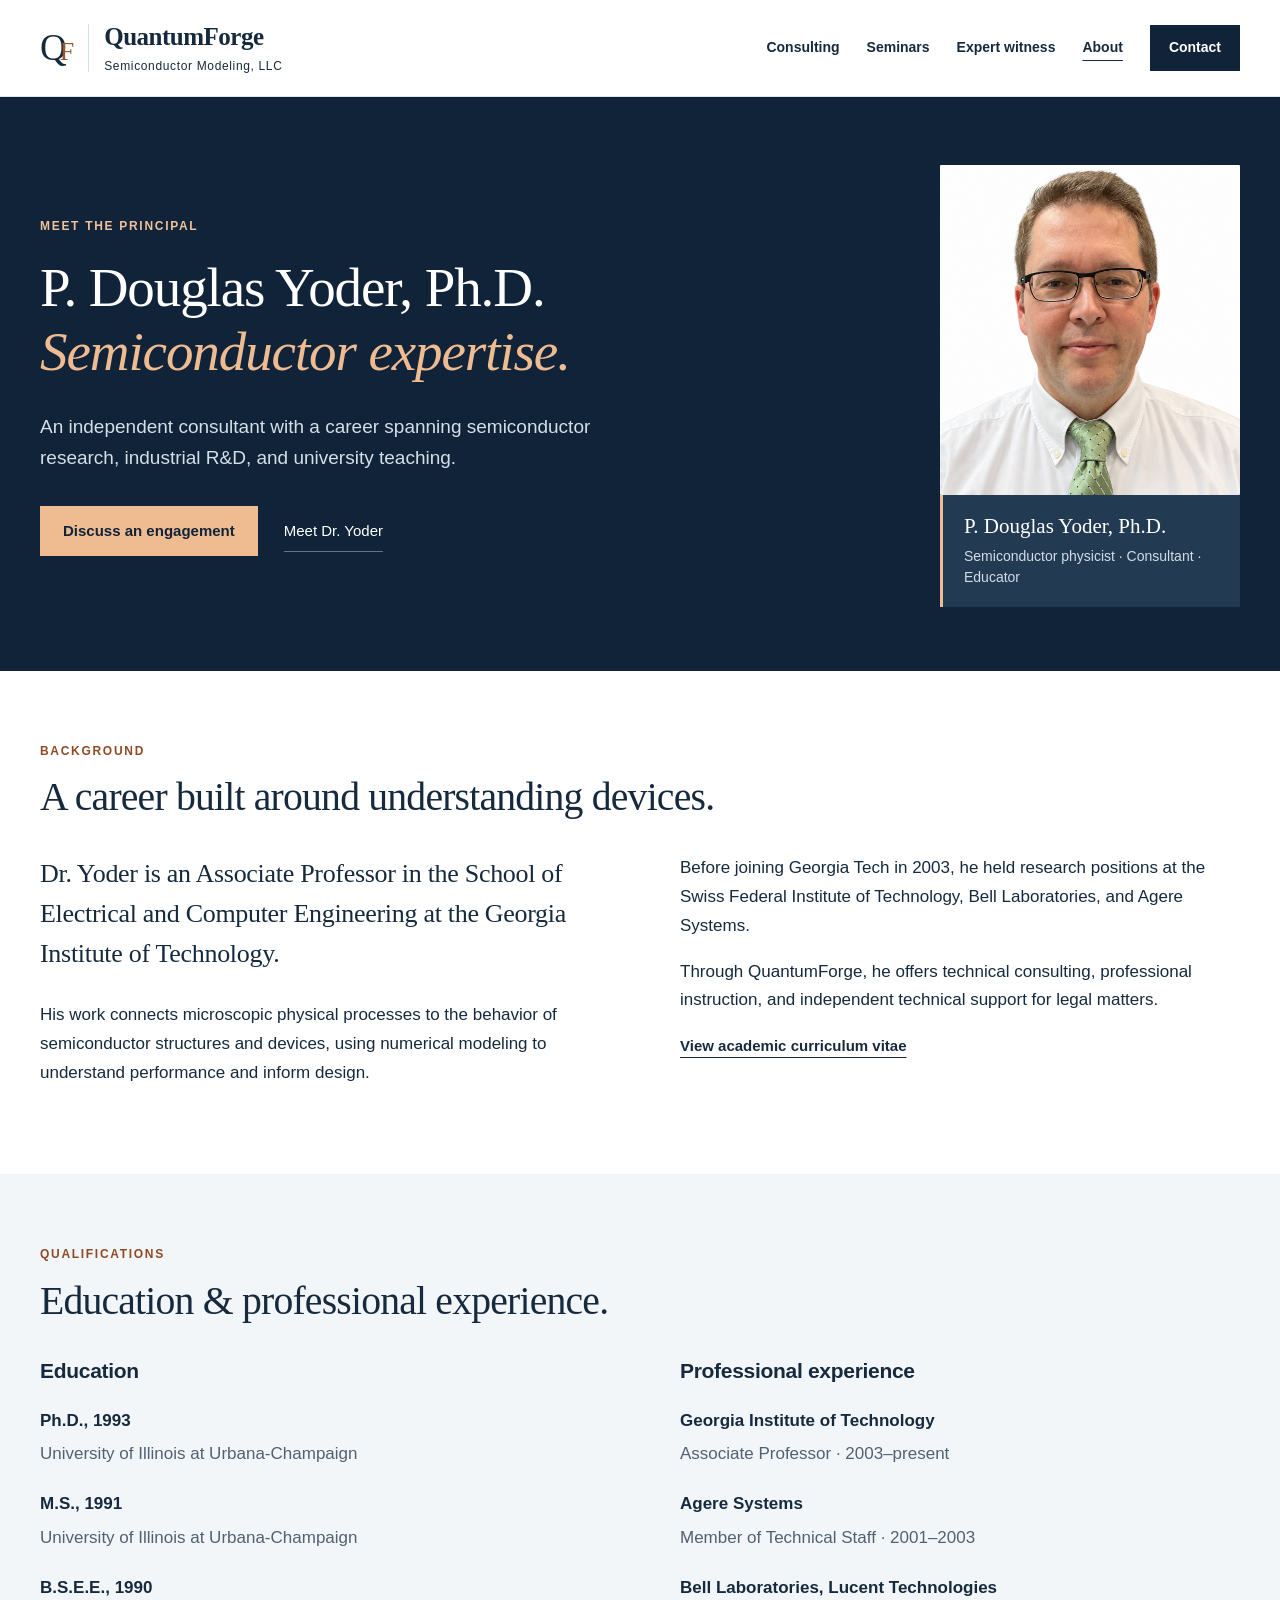
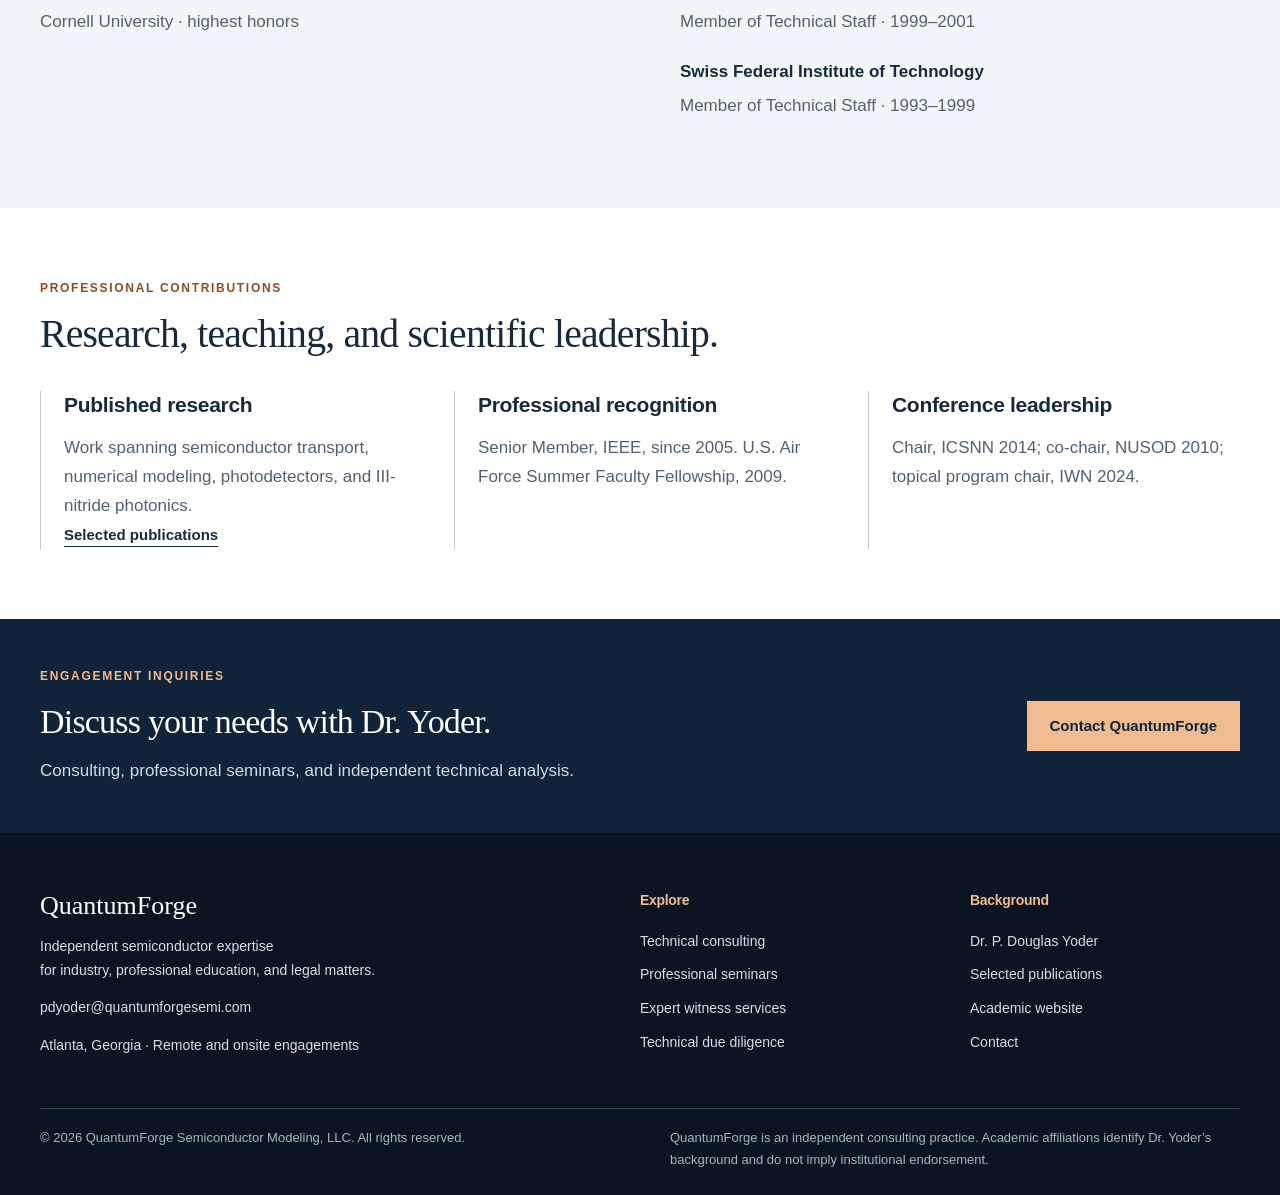
==== commit 2805cee2: "Update about.html" ====
--- a/about.html
+++ b/about.html
@@ -1 +1 @@
-<!doctype html><html lang="en"><head><meta charset="utf-8"><meta name="viewport" content="width=device-width,initial-scale=1"><title>About Dr. P. Douglas Yoder | QuantumForge</title><meta name="description" content="Qualifications and background of Dr. P. Douglas Yoder, semiconductor physicist and independent consultant."><link rel="canonical" href="https://quantumforgesemi.com/about.html"><link rel="icon" href="assets/favicon.svg" type="image/svg+xml"><link rel="stylesheet" href="styles.css"><script src="site.js" defer></script></head><body><a class="skip" href="#main">Skip to content</a><header><div class="wrap header-inner"><a class="brand" href="index.html"><span class="mark" aria-hidden="true">QF</span><span><strong>QuantumForge</strong><small>Semiconductor Modeling, LLC</small></span></a><button class="menu-button" aria-expanded="false" aria-controls="main-nav">Menu</button><nav id="main-nav" aria-label="Main navigation"><a href="services.html">Consulting</a><a href="seminars.html">Seminars</a><a href="expert-witness.html">Expert witness</a><a href="about.html" aria-current="page">About</a><a class="nav-contact" href="contact.html">Contact</a></nav></div></header><main id="main"><section class="hero"><div class="wrap hero-grid"><div><p class="eyebrow">Meet the principal</p><h1>P. Douglas Yoder, Ph.D.<br><em>Semiconductor expertise.</em></h1><p class="lead">An independent consultant with a career spanning semiconductor research, industrial R&D, and university teaching.</p><div class="actions"><a class="button" href="contact.html">Discuss an engagement</a><a class="secondary" href="about.html">Meet Dr. Yoder</a></div></div><figure class="portrait"><img src="assets/doug-yoder.jpg" alt="Dr. P. Douglas Yoder" width="1154" height="1363"><figcaption><strong>P. Douglas Yoder, Ph.D.</strong><span>Semiconductor physicist · Consultant · Educator</span></figcaption></figure></div></section><section class="section"><div class="wrap"><div class="section-heading"><p class="eyebrow">Background</p><h2>A career built around understanding devices.</h2></div><div class="split"><div><p class="large-copy">Dr. Yoder is an Associate Professor in the School of Electrical and Computer Engineering at the Georgia Institute of Technology.</p><p>His work connects microscopic physical processes to the behavior of semiconductor structures and devices, using numerical modeling to understand performance and inform design.</p></div><div><p>Before joining Georgia Tech in 2003, he held research positions at the Swiss Federal Institute of Technology, Bell Laboratories, and Agere Systems.</p><p>Through QuantumForge, he offers technical consulting, professional instruction, and independent technical support for legal matters.</p><a class="text-link" href="https://yoder.ece.gatech.edu/cv.html">View academic curriculum vitae</a></div></div></div></section><section class="section tinted"><div class="wrap"><div class="section-heading"><p class="eyebrow">Qualifications</p><h2>Education & professional experience.</h2></div><div class="split"><div><h3>Education</h3><dl><dt>Ph.D., 1993</dt><dd>University of Illinois at Urbana-Champaign</dd><dt>M.S., 1991</dt><dd>University of Illinois at Urbana-Champaign</dd><dt>B.S.E.E., 1990</dt><dd>Cornell University · highest honors</dd></dl></div><div><h3>Professional experience</h3><dl><dt>Georgia Institute of Technology</dt><dd>Associate Professor · 2003–present</dd><dt>Agere Systems</dt><dd>Member of Technical Staff · 2001–2003</dd><dt>Bell Laboratories, Lucent Technologies</dt><dd>Member of Technical Staff · 1999–2001</dd><dt>Swiss Federal Institute of Technology</dt><dd>Member of Technical Staff · 1993–1999</dd></dl></div></div></div></section><section class="section"><div class="wrap"><div class="section-heading"><p class="eyebrow">Professional contributions</p><h2>Research, teaching, and scientific leadership.</h2></div><div class="expertise-grid"><div><h3>Published research</h3><p>Work spanning semiconductor transport, numerical modeling, photodetectors, and III-nitride photonics.</p><a class="text-link" href="publications.html">Selected publications</a></div><div><h3>Professional recognition</h3><p>Senior Member, IEEE, since 2005. U.S. Air Force Summer Faculty Fellowship, 2009.</p></div><div><h3>Conference leadership</h3><p>Chair, ICSNN 2014; co-chair, NUSOD 2010; topical program chair, IWN 2024.</p></div></div></div></section><section class="cta"><div class="wrap cta-inner"><div><p class="eyebrow">Engagement inquiries</p><h2>Discuss your needs with Dr. Yoder.</h2><p>Consulting, professional seminars, and independent technical analysis.</p></div><a class="button" href="contact.html">Contact QuantumForge</a></div></section></main><footer><div class="wrap footer-grid"><div><a class="brand footer-brand" href="index.html">QuantumForge</a><p>Independent semiconductor expertise<br>for industry, professional education, and legal matters.</p><a href="mailto:qfsm.contact@gmail.com">qfsm.contact@gmail.com</a><p>Atlanta, Georgia · Remote and onsite engagements</p></div><div><h3>Explore</h3><a href="services.html">Technical consulting</a><a href="seminars.html">Professional seminars</a><a href="expert-witness.html">Expert witness services</a><a href="advisory.html">Technical due diligence</a></div><div><h3>Background</h3><a href="about.html">Dr. P. Douglas Yoder</a><a href="publications.html">Selected publications</a><a href="https://yoder.ece.gatech.edu/">Academic website</a><a href="contact.html">Contact</a></div></div><div class="wrap fineprint"><p>© 2026 QuantumForge Semiconductor Modeling, LLC. All rights reserved.</p><p>QuantumForge is an independent consulting practice. Academic affiliations identify Dr. Yoder’s background and do not imply institutional endorsement.</p></div></footer></body></html>+<!doctype html><html lang="en"><head><meta charset="utf-8"><meta name="viewport" content="width=device-width,initial-scale=1"><title>About Dr. P. Douglas Yoder | QuantumForge</title><meta name="description" content="Qualifications and background of Dr. P. Douglas Yoder, semiconductor physicist and independent consultant."><link rel="canonical" href="https://quantumforgesemi.com/about.html"><link rel="icon" href="assets/favicon.svg" type="image/svg+xml"><link rel="stylesheet" href="styles.css"><script src="site.js" defer></script></head><body><a class="skip" href="#main">Skip to content</a><header><div class="wrap header-inner"><a class="brand" href="index.html"><span class="mark" aria-hidden="true">QF</span><span><strong>QuantumForge</strong><small>Semiconductor Modeling, LLC</small></span></a><button class="menu-button" aria-expanded="false" aria-controls="main-nav">Menu</button><nav id="main-nav" aria-label="Main navigation"><a href="services.html">Consulting</a><a href="seminars.html">Seminars</a><a href="expert-witness.html">Expert witness</a><a href="about.html" aria-current="page">About</a><a class="nav-contact" href="contact.html">Contact</a></nav></div></header><main id="main"><section class="hero"><div class="wrap hero-grid"><div><p class="eyebrow">Meet the principal</p><h1>P. Douglas Yoder, Ph.D.<br><em>Semiconductor expertise.</em></h1><p class="lead">An independent consultant with a career spanning semiconductor research, industrial R&D, and university teaching.</p><div class="actions"><a class="button" href="contact.html">Discuss an engagement</a><a class="secondary" href="about.html">Meet Dr. Yoder</a></div></div><figure class="portrait"><img src="assets/doug-yoder.jpg" alt="Dr. P. Douglas Yoder" width="1154" height="1363"><figcaption><strong>P. Douglas Yoder, Ph.D.</strong><span>Semiconductor physicist · Consultant · Educator</span></figcaption></figure></div></section><section class="section"><div class="wrap"><div class="section-heading"><p class="eyebrow">Background</p><h2>A career built around understanding devices.</h2></div><div class="split"><div><p class="large-copy">Dr. Yoder is an Associate Professor in the School of Electrical and Computer Engineering at the Georgia Institute of Technology.</p><p>His work connects microscopic physical processes to the behavior of semiconductor structures and devices, using numerical modeling to understand performance and inform design.</p></div><div><p>Before joining Georgia Tech in 2003, he held research positions at the Swiss Federal Institute of Technology, Bell Laboratories, and Agere Systems.</p><p>Through QuantumForge, he offers technical consulting, professional instruction, and independent technical support for legal matters.</p><a class="text-link" href="https://yoder.ece.gatech.edu/cv.html">View academic curriculum vitae</a></div></div></div></section><section class="section tinted"><div class="wrap"><div class="section-heading"><p class="eyebrow">Qualifications</p><h2>Education & professional experience.</h2></div><div class="split"><div><h3>Education</h3><dl><dt>Ph.D., 1993</dt><dd>University of Illinois at Urbana-Champaign</dd><dt>M.S., 1991</dt><dd>University of Illinois at Urbana-Champaign</dd><dt>B.S.E.E., 1990</dt><dd>Cornell University · highest honors</dd></dl></div><div><h3>Professional experience</h3><dl><dt>Georgia Institute of Technology</dt><dd>Associate Professor · 2003–present</dd><dt>Agere Systems</dt><dd>Member of Technical Staff · 2001–2003</dd><dt>Bell Laboratories, Lucent Technologies</dt><dd>Member of Technical Staff · 1999–2001</dd><dt>Swiss Federal Institute of Technology</dt><dd>Member of Technical Staff · 1993–1999</dd></dl></div></div></div></section><section class="section"><div class="wrap"><div class="section-heading"><p class="eyebrow">Professional contributions</p><h2>Research, teaching, and scientific leadership.</h2></div><div class="expertise-grid"><div><h3>Published research</h3><p>Work spanning semiconductor transport, numerical modeling, photodetectors, and III-nitride photonics.</p><a class="text-link" href="publications.html">Selected publications</a></div><div><h3>Professional recognition</h3><p>Senior Member, IEEE, since 2005. U.S. Air Force Summer Faculty Fellowship, 2009.</p></div><div><h3>Conference leadership</h3><p>Chair, ICSNN 2014; co-chair, NUSOD 2010; topical program chair, IWN 2024.</p></div></div></div></section><section class="cta"><div class="wrap cta-inner"><div><p class="eyebrow">Engagement inquiries</p><h2>Discuss your needs with Dr. Yoder.</h2><p>Consulting, professional seminars, and independent technical analysis.</p></div><a class="button" href="contact.html">Contact QuantumForge</a></div></section></main><footer><div class="wrap footer-grid"><div><a class="brand footer-brand" href="index.html">QuantumForge</a><p>Independent semiconductor expertise<br>for industry, professional education, and legal matters.</p><a href="mailto:pdyoder@quantumforgesemi.com">pdyoder@quantumforgesemi.com</a><p>Atlanta, Georgia · Remote and onsite engagements</p></div><div><h3>Explore</h3><a href="services.html">Technical consulting</a><a href="seminars.html">Professional seminars</a><a href="expert-witness.html">Expert witness services</a><a href="advisory.html">Technical due diligence</a></div><div><h3>Background</h3><a href="about.html">Dr. P. Douglas Yoder</a><a href="publications.html">Selected publications</a><a href="https://yoder.ece.gatech.edu/">Academic website</a><a href="contact.html">Contact</a></div></div><div class="wrap fineprint"><p>© 2026 QuantumForge Semiconductor Modeling, LLC. All rights reserved.</p><p>QuantumForge is an independent consulting practice. Academic affiliations identify Dr. Yoder’s background and do not imply institutional endorsement.</p></div></footer></body></html>
